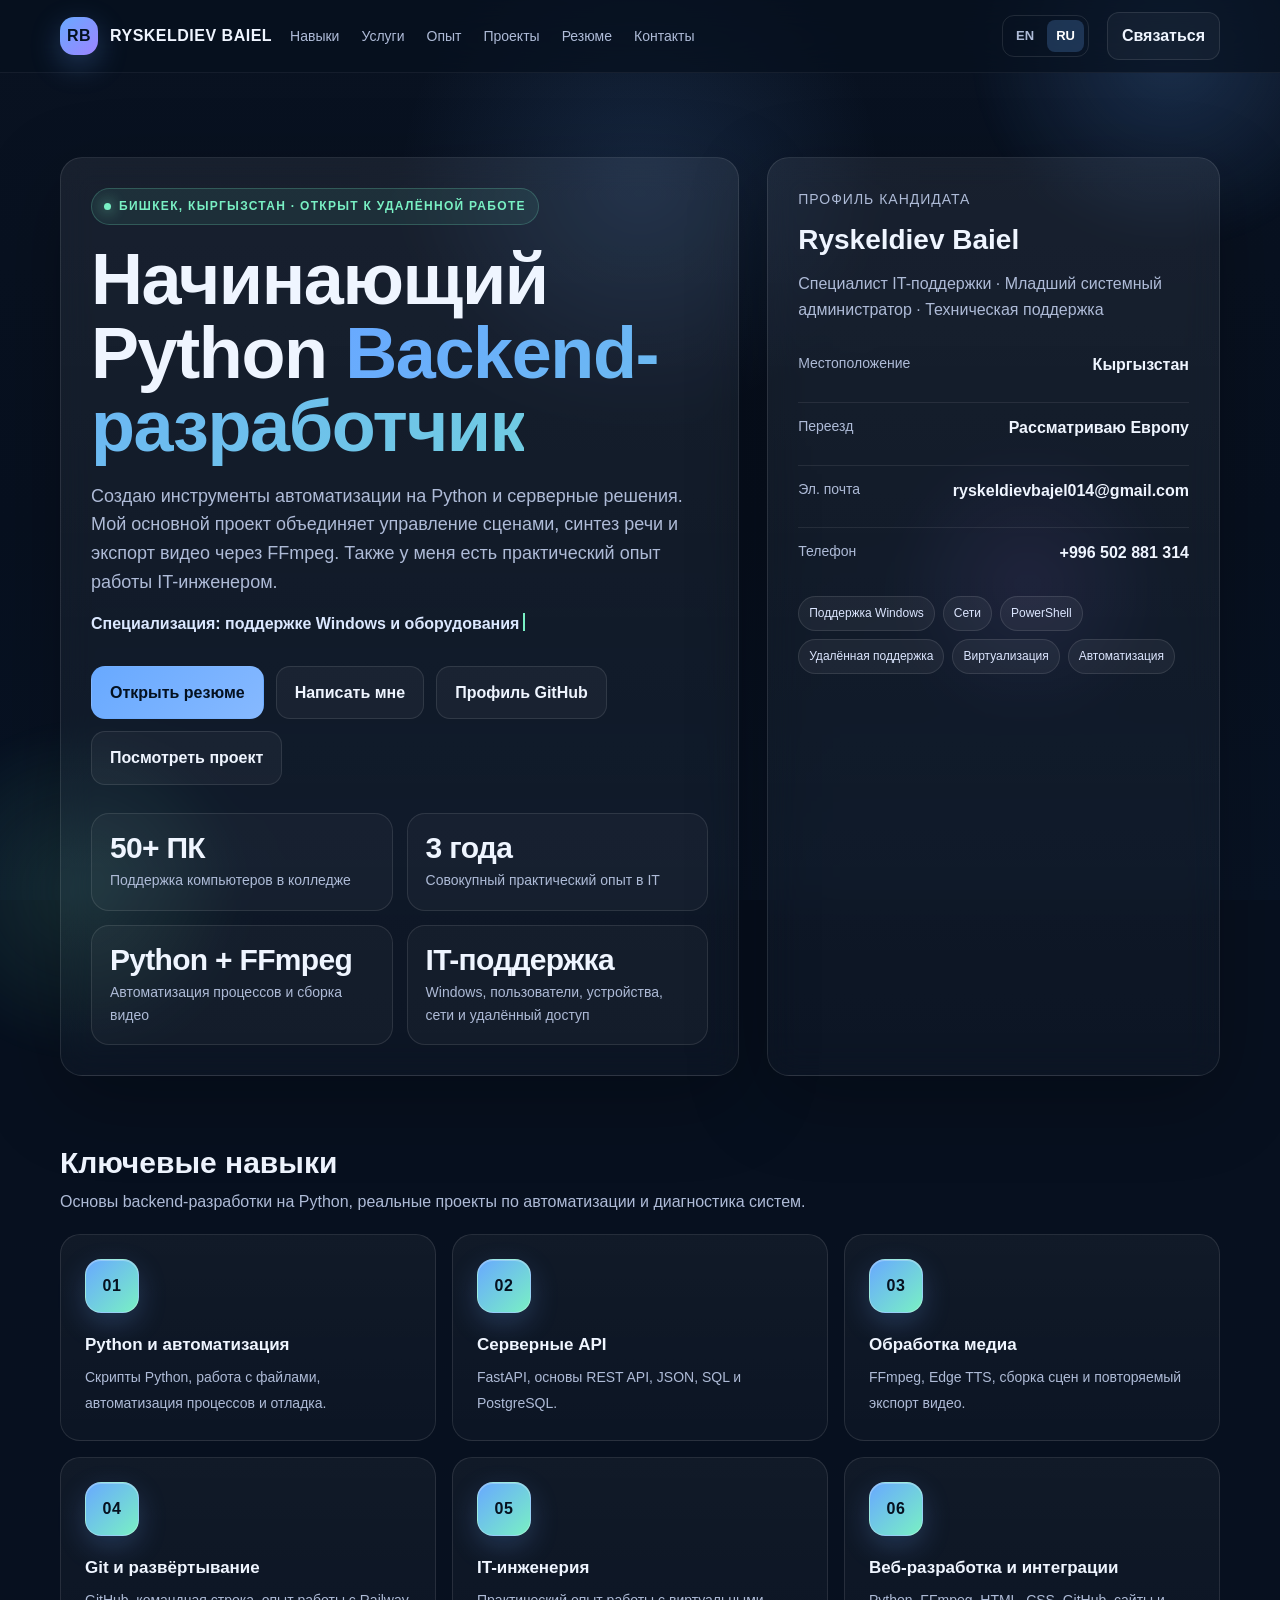
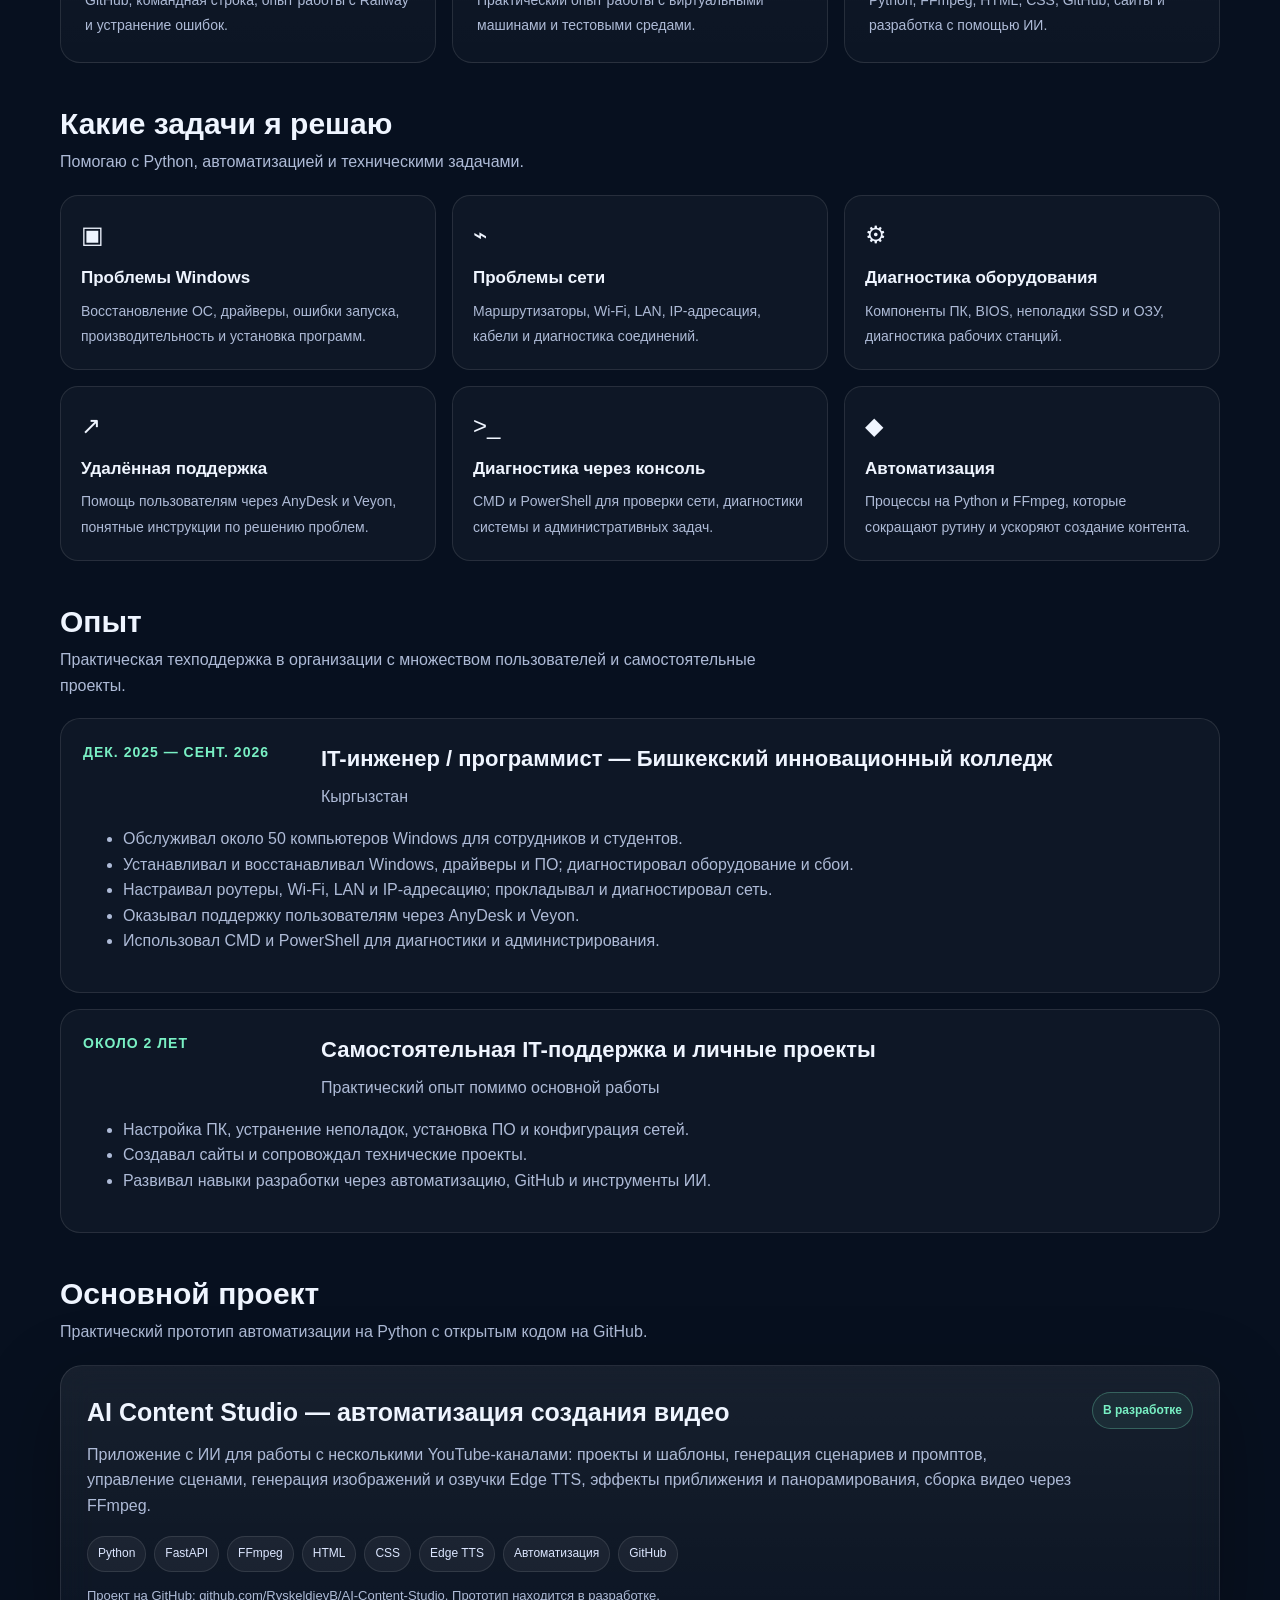
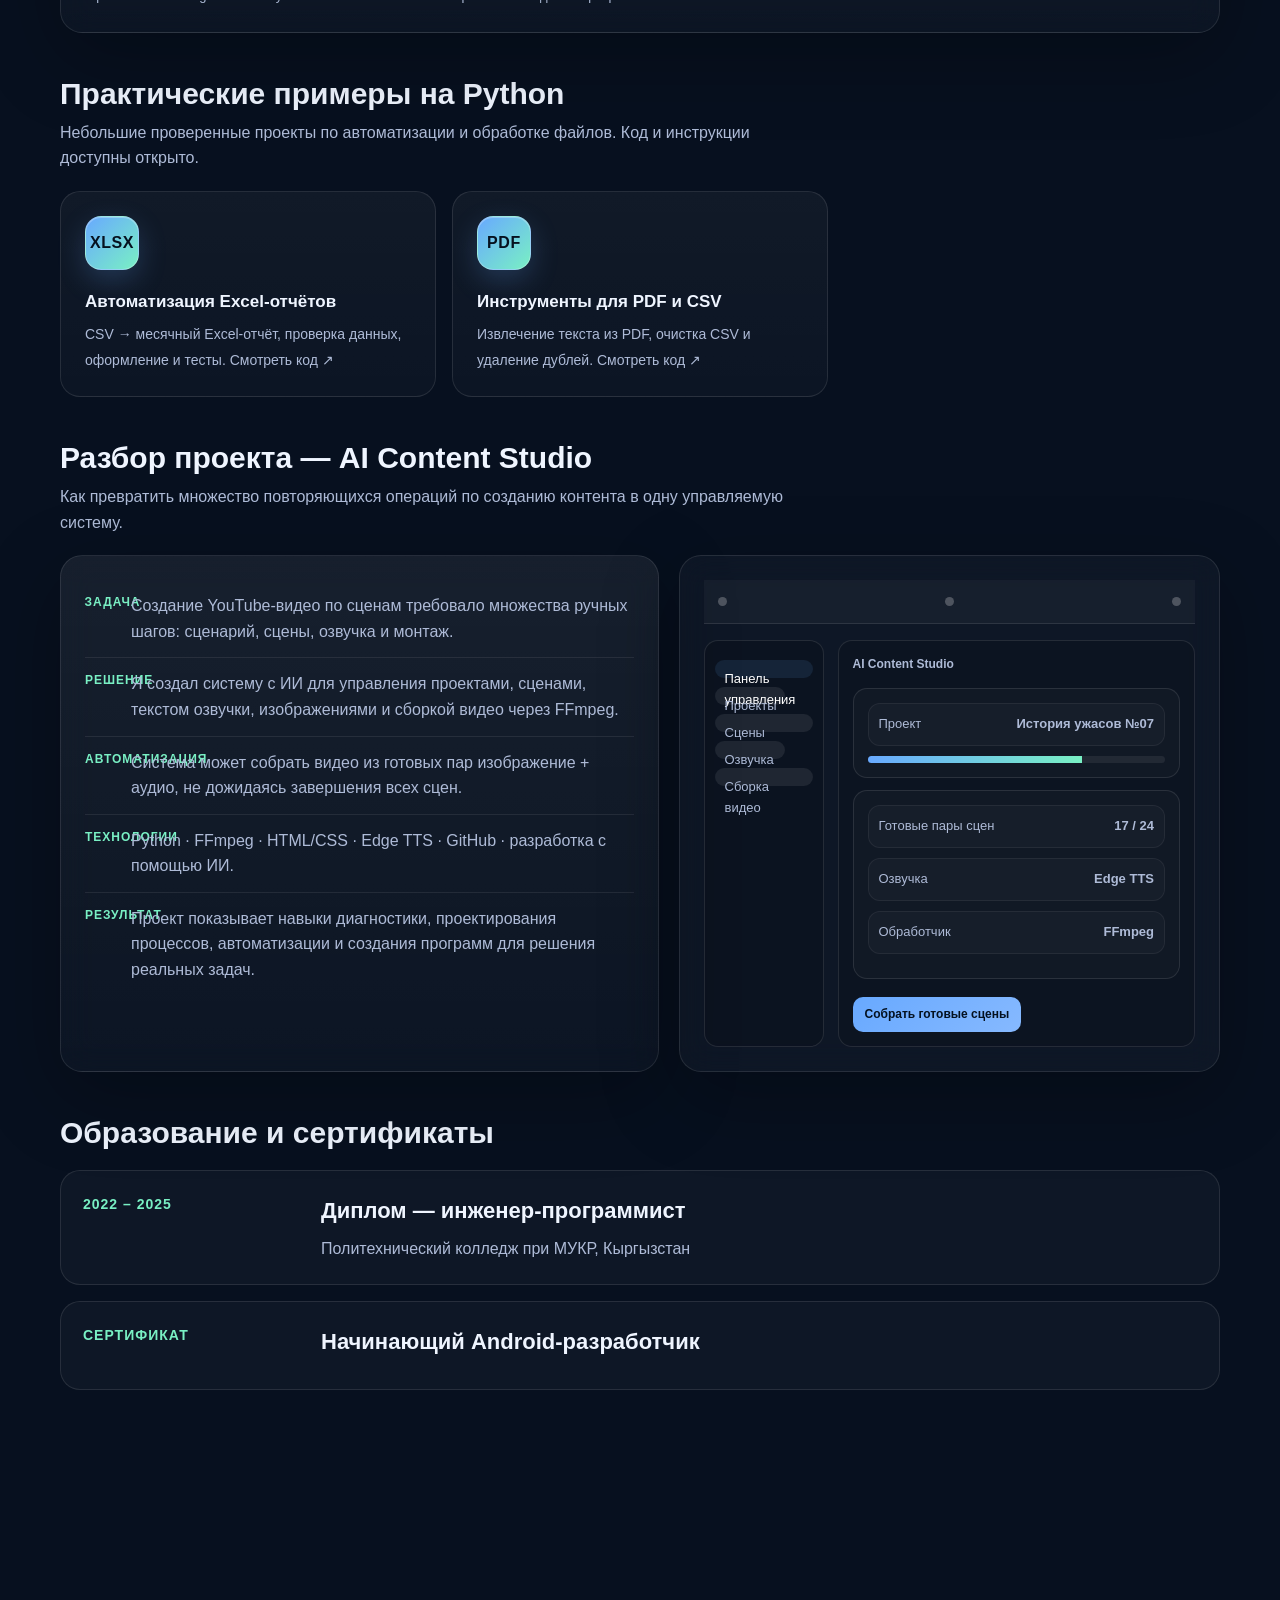
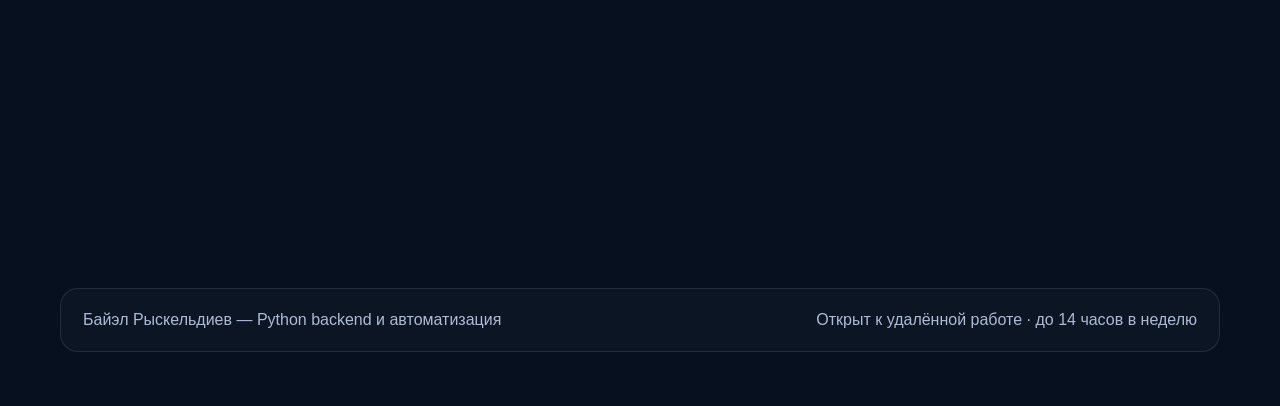
==== index-ru.html @ e5a1d728 "Add complete Russian portfolio homepage" ====
<!doctype html>
<html lang="ru">
<head>
<meta charset="utf-8" />
<meta name="viewport" content="width=device-width,initial-scale=1" />
<meta name="description" content="Байэл Рыскельдиев — Python-разработчик, автоматизация, FastAPI и IT-поддержка." />
<title>Байэл Рыскельдиев | Python и автоматизация</title>
<link rel="icon" href="favicon-v3.svg" type="image/svg+xml">
<style>
:root{--bg:#07101f;--text:#eff5ff;--muted:#aebbd7;--line:rgba(255,255,255,.10);--accent:#68a9ff;--accent2:#79f0c4;--accent3:#9d84ff;--shadow:0 24px 80px rgba(0,0,0,.28);--radius:22px;--max:1160px;--mx:50%;--my:20%}
*{box-sizing:border-box}html{scroll-behavior:smooth;scroll-padding-top:92px}body{margin:0;font-family:Inter,Segoe UI,Arial,sans-serif;color:var(--text);line-height:1.6;background:#07101f;min-height:100vh;overflow-x:hidden}a{color:inherit;text-decoration:none}.wrap{width:min(var(--max),calc(100% - 36px));margin:auto}section[id]{scroll-margin-top:92px}
body:before{content:"";position:fixed;inset:0;z-index:-5;background:radial-gradient(circle at var(--mx) var(--my),rgba(104,169,255,.14),transparent 25%),linear-gradient(180deg,#091221 0%,#07101f 58%,#081324 100%)}.bg-grid{position:fixed;inset:0;z-index:-4;pointer-events:none;opacity:.16;background-image:linear-gradient(rgba(255,255,255,.025) 1px,transparent 1px),linear-gradient(90deg,rgba(255,255,255,.025) 1px,transparent 1px);background-size:48px 48px;mask-image:linear-gradient(to bottom,black,transparent 90%)}.orb{position:fixed;border-radius:50%;filter:blur(5px);pointer-events:none;z-index:-3;opacity:.36}.orb.a{width:420px;height:420px;top:-160px;right:-100px;background:radial-gradient(circle,rgba(104,169,255,.55),transparent 68%);animation:floatA 13s ease-in-out infinite}.orb.b{width:360px;height:360px;bottom:-170px;left:-100px;background:radial-gradient(circle,rgba(121,240,196,.38),transparent 68%);animation:floatB 16s ease-in-out infinite}.orb.c{width:300px;height:300px;top:48%;right:8%;background:radial-gradient(circle,rgba(157,132,255,.26),transparent 70%);animation:floatC 18s ease-in-out infinite}@keyframes floatA{50%{transform:translate(-45px,55px) scale(1.08)}}@keyframes floatB{50%{transform:translate(50px,-35px) scale(.92)}}@keyframes floatC{50%{transform:translate(-55px,-45px)}}.cursor-glow{position:fixed;width:280px;height:280px;border-radius:50%;pointer-events:none;z-index:-2;background:radial-gradient(circle,rgba(104,169,255,.11),transparent 68%);transform:translate(-50%,-50%);opacity:0}
.surface{background:linear-gradient(180deg,rgba(255,255,255,.065),rgba(255,255,255,.025));border:1px solid var(--line);border-radius:var(--radius);box-shadow:var(--shadow);backdrop-filter:blur(16px);position:relative;overflow:hidden}.surface:after{content:"";position:absolute;inset:0;pointer-events:none;background:linear-gradient(120deg,transparent 15%,rgba(255,255,255,.045) 48%,transparent 70%);transform:translateX(-120%);transition:transform .7s ease}.surface:hover:after{transform:translateX(120%)}
nav{position:sticky;top:0;z-index:30;background:rgba(7,16,31,.70);border-bottom:1px solid rgba(255,255,255,.06);backdrop-filter:blur(18px)}.nav{min-height:72px;display:flex;align-items:center;justify-content:space-between;gap:18px}.brand{display:flex;align-items:center;gap:12px;font-weight:800;letter-spacing:.5px}.brand-mark{width:38px;height:38px;border-radius:14px;display:grid;place-items:center;background:linear-gradient(135deg,var(--accent),var(--accent3));color:#031121;font-weight:900;box-shadow:0 10px 30px rgba(104,169,255,.28);animation:pulseMark 4s ease-in-out infinite}@keyframes pulseMark{50%{box-shadow:0 10px 38px rgba(104,169,255,.48)}}.navlinks{display:flex;gap:22px;align-items:center;color:var(--muted);font-size:14px}.navlinks a{position:relative;transition:.2s}.navlinks a:after{content:"";position:absolute;left:0;right:100%;bottom:-7px;height:2px;background:linear-gradient(90deg,var(--accent),var(--accent2));transition:.25s}.navlinks a:hover,.navlinks a.active{color:#fff}.navlinks a:hover:after,.navlinks a.active:after{right:0}.nav-cta{padding:10px 14px;border-radius:12px;border:1px solid var(--line);background:rgba(255,255,255,.04);font-weight:700;transition:.25s}.nav-cta:hover{transform:translateY(-2px);border-color:rgba(104,169,255,.42)}
.hero{padding:84px 0 52px;display:grid;grid-template-columns:1.2fr .8fr;gap:28px;align-items:stretch}.hero-main,.hero-side{padding:30px}.eyebrow{display:inline-flex;gap:8px;align-items:center;padding:8px 12px;border-radius:999px;border:1px solid rgba(121,240,196,.22);background:rgba(121,240,196,.08);color:var(--accent2);font-weight:700;text-transform:uppercase;letter-spacing:1.3px;font-size:12px}.dot{width:7px;height:7px;border-radius:50%;background:var(--accent2);box-shadow:0 0 14px var(--accent2);animation:blink 1.8s infinite}@keyframes blink{50%{opacity:.35;transform:scale(.8)}}.hero h1{font-size:clamp(40px,6vw,72px);line-height:1.02;margin:18px 0;letter-spacing:-1.4px}.hero h1 span{background:linear-gradient(135deg,var(--accent),var(--accent2));-webkit-background-clip:text;background-clip:text;color:transparent;background-size:200% 200%;animation:gradientText 6s ease infinite}@keyframes gradientText{50%{background-position:100% 50%}}.lead{font-size:18px;color:var(--muted);max-width:760px;margin:0}.typing-line{margin-top:14px;color:#dbe8ff;font-weight:700;min-height:27px}.typing-line .cursor{display:inline-block;width:2px;height:1.1em;background:var(--accent2);vertical-align:-2px;margin-left:4px;animation:caret .8s steps(1) infinite}@keyframes caret{50%{opacity:0}}
.actions{display:flex;gap:12px;flex-wrap:wrap;margin-top:28px}.btn{padding:13px 18px;border-radius:14px;border:1px solid var(--line);font-weight:700;transition:.25s ease;display:inline-flex;align-items:center;gap:8px}.btn.primary{background:linear-gradient(135deg,var(--accent),#86b9ff);color:#041120;border-color:transparent}.btn.secondary{background:rgba(255,255,255,.04)}.btn:hover{transform:translateY(-3px);box-shadow:0 14px 38px rgba(0,0,0,.22)}
.mini-grid{display:grid;grid-template-columns:repeat(2,1fr);gap:14px;margin-top:28px}.mini-card,.skill,.item,.contact-card{transition:transform .24s ease,border-color .24s ease,background .24s ease,box-shadow .24s ease;transform-style:preserve-3d}.mini-card{padding:18px;border-radius:18px;border:1px solid var(--line);background:rgba(255,255,255,.03)}.mini-card:hover,.skill:hover,.contact-card:hover{border-color:rgba(104,169,255,.34);background:rgba(255,255,255,.047);box-shadow:0 18px 45px rgba(0,0,0,.2)}.mini-card strong{display:block;font-size:26px;line-height:1.1}.mini-card span{display:block;color:var(--muted);font-size:14px;margin-top:6px}.hero-side{display:flex;flex-direction:column;justify-content:space-between}.profile-title{font-size:14px;color:var(--muted);text-transform:uppercase;letter-spacing:1px}.profile-name{font-size:28px;font-weight:800;margin:8px 0}.profile-role{color:var(--muted);margin:0 0 18px}.info-list{display:grid;gap:12px;margin-top:18px}.info-row{display:flex;justify-content:space-between;gap:12px;padding:12px 0;border-top:1px solid rgba(255,255,255,.08)}.info-row:first-child{border-top:0}.info-row span{color:var(--muted);font-size:14px}.info-row strong{text-align:right}.badge-row,.tags{display:flex;flex-wrap:wrap;gap:8px;margin-top:18px}.badge,.tag{font-size:12px;padding:7px 10px;border-radius:999px;background:rgba(255,255,255,.05);border:1px solid var(--line);color:#dce6ff;transition:.22s}.badge:hover,.tag:hover{transform:translateY(-2px);border-color:rgba(121,240,196,.35);color:#fff}
section{padding:18px 0 26px}.section-head{margin-bottom:20px}.section-title{font-size:30px;line-height:1.15;margin:0}.section-sub{color:var(--muted);margin:8px 0 0;max-width:760px}.skills-grid{display:grid;grid-template-columns:repeat(3,1fr);gap:16px}.skill{padding:24px;border-radius:20px;border:1px solid var(--line);background:linear-gradient(180deg,rgba(255,255,255,.045),rgba(255,255,255,.025));position:relative;overflow:visible}.skill .icon{width:54px;height:54px;border-radius:16px;display:grid;place-items:center;background:linear-gradient(135deg,var(--accent),var(--accent2));margin-bottom:18px;font-weight:900;font-size:16px;letter-spacing:.6px;color:#06111f;border:1px solid rgba(255,255,255,.28);box-shadow:0 10px 28px rgba(104,169,255,.22),inset 0 1px 0 rgba(255,255,255,.28)}.skill:hover .icon{transform:translateY(-2px) scale(1.04);box-shadow:0 14px 34px rgba(104,169,255,.32)}.skill b{display:block;font-size:17px;margin-bottom:6px}.skill span{color:var(--muted);font-size:14px}.timeline{display:grid;gap:16px}.item{padding:22px;border-radius:20px;border:1px solid var(--line);background:rgba(255,255,255,.03)}.item:hover{transform:translateX(5px);border-color:rgba(121,240,196,.25)}.item-top{display:grid;grid-template-columns:220px 1fr;gap:18px}.when{font-weight:800;color:var(--accent2);font-size:14px;text-transform:uppercase;letter-spacing:1px}.item h3{margin:0 0 8px;font-size:22px}.item p,.project p{margin:0;color:var(--muted)}.item ul{color:var(--muted)}.project{padding:26px;display:grid;grid-template-columns:1fr auto;gap:18px}.project h3{margin:0 0 10px;font-size:25px}.status{font-size:12px;font-weight:700;color:var(--accent2);white-space:nowrap;border:1px solid rgba(121,240,196,.28);padding:8px 10px;border-radius:999px;background:rgba(121,240,196,.07);height:max-content}.note{margin-top:14px!important;font-size:13px}.contact-grid{display:grid;grid-template-columns:repeat(2,1fr);gap:16px}.contact-card{padding:18px;border-radius:18px;border:1px solid var(--line);background:rgba(255,255,255,.03)}.contact-card small{display:block;color:var(--muted)}.contact-card strong{display:block;margin-top:5px;overflow-wrap:anywhere}footer{padding:38px 0 54px;color:var(--muted)}.footer-box{padding:18px 22px;border-radius:18px;border:1px solid var(--line);background:rgba(255,255,255,.025);display:flex;justify-content:space-between;gap:12px;flex-wrap:wrap}
.reveal{opacity:0;transform:translateY(30px);transition:opacity .75s,transform .75s}.reveal.in{opacity:1;transform:none}.stagger>*{opacity:0;transform:translateY(18px)}.stagger.in>*{animation:staggerIn .55s ease forwards}.stagger.in>*:nth-child(2){animation-delay:.07s}.stagger.in>*:nth-child(3){animation-delay:.14s}.stagger.in>*:nth-child(4){animation-delay:.21s}.stagger.in>*:nth-child(5){animation-delay:.28s}.stagger.in>*:nth-child(6){animation-delay:.35s}@keyframes staggerIn{to{opacity:1;transform:none}}.scroll-line{position:fixed;top:0;left:0;height:2px;background:linear-gradient(90deg,var(--accent),var(--accent2),var(--accent3));z-index:50;width:0}
@media(max-width:980px){.hero{grid-template-columns:1fr}.skills-grid{grid-template-columns:repeat(2,1fr)}.item-top{grid-template-columns:1fr}}@media(max-width:720px){.navlinks{display:none}.mini-grid,.contact-grid,.skills-grid{grid-template-columns:1fr}.project{grid-template-columns:1fr}.hero-main,.hero-side{padding:22px}.hero h1{font-size:42px}.brand-text{display:none}.cursor-glow{display:none}}@media(prefers-reduced-motion:reduce){html{scroll-behavior:auto}*,*:before,*:after{animation:none!important;transition:none!important}.reveal,.stagger>*{opacity:1!important;transform:none!important}}

/* what-i-solve-marker */
.solve-grid{display:grid;grid-template-columns:repeat(3,1fr);gap:16px}.solve-card{padding:20px;border:1px solid var(--line);border-radius:18px;background:rgba(255,255,255,.03);transition:.25s}.solve-card:hover{transform:translateY(-4px);border-color:rgba(104,169,255,.35);box-shadow:0 18px 45px rgba(0,0,0,.18)}.solve-card b{display:block;margin:10px 0 6px;font-size:17px}.solve-card span{color:var(--muted);font-size:14px}.solve-icon{font-size:24px}.case-grid{display:grid;grid-template-columns:1.05fr .95fr;gap:20px;align-items:stretch}.case-card{padding:24px}.case-step{display:grid;grid-template-columns:90px 1fr;gap:14px;padding:13px 0;border-top:1px solid rgba(255,255,255,.08)}.case-step:first-child{border-top:0}.case-label{font-size:12px;text-transform:uppercase;letter-spacing:1px;color:var(--accent2);font-weight:800}.case-step p{margin:0;color:var(--muted)}.mock-app{padding:0;overflow:hidden}.mock-top{height:44px;display:flex;align-items:center;gap:8px;padding:0 14px;border-bottom:1px solid var(--line);background:rgba(255,255,255,.03)}.mock-dot{width:9px;height:9px;border-radius:50%;background:rgba(255,255,255,.24)}.mock-body{display:grid;grid-template-columns:150px 1fr;min-height:300px}.mock-side{border-right:1px solid var(--line);padding:14px;background:rgba(255,255,255,.02)}.mock-side div{padding:9px 10px;border-radius:9px;color:var(--muted);font-size:13px}.mock-side div.active{background:rgba(104,169,255,.11);color:#fff}.mock-main{padding:18px}.mock-title{font-weight:800;margin-bottom:14px}.mock-panel{border:1px solid var(--line);border-radius:14px;padding:14px;margin-bottom:12px;background:rgba(255,255,255,.025)}.mock-row{display:flex;justify-content:space-between;gap:12px;font-size:13px;color:var(--muted)}.mock-bar{height:7px;border-radius:99px;background:rgba(255,255,255,.07);margin-top:9px;overflow:hidden}.mock-bar span{display:block;height:100%;width:72%;background:linear-gradient(90deg,var(--accent),var(--accent2))}.mock-btn{display:inline-block;margin-top:6px;padding:8px 12px;border-radius:10px;background:linear-gradient(135deg,var(--accent),#86b9ff);color:#041120;font-weight:800;font-size:12px}@media(max-width:980px){.solve-grid{grid-template-columns:repeat(2,1fr)}.case-grid{grid-template-columns:1fr}}@media(max-width:720px){.solve-grid{grid-template-columns:1fr}.mock-body{grid-template-columns:1fr}.mock-side{display:none}.case-step{grid-template-columns:1fr}}

/* mobile-compact-v3 */
.mini-card strong,
.mini-card strong .counter{
  font-size:30px!important;
  line-height:1.05!important;
  font-weight:900!important;
  letter-spacing:-.7px!important;
}
.mini-card strong .counter{display:inline!important;color:inherit!important}

@media(max-width:720px){
  section{padding:12px 0 18px}
  .hero{padding:44px 0 24px}
  .hero-main,.hero-side{padding:18px}
  .hero h1{font-size:36px}
  .lead{font-size:16px}
  .actions{margin-top:20px}
  .btn{padding:11px 14px}

  .mini-grid{grid-template-columns:repeat(2,minmax(0,1fr))!important;gap:10px;margin-top:18px}
  .mini-card{padding:14px;min-height:105px}
  .mini-card strong,.mini-card strong .counter{font-size:24px!important;white-space:nowrap}
  .mini-card span{font-size:12px;line-height:1.35}

  .section-head{margin-bottom:14px}
  .section-title{font-size:26px}
  .section-sub{font-size:14px}

  .skills-grid,.solve-grid{
    display:flex!important;
    overflow-x:auto;
    gap:12px;
    padding:2px 2px 12px;
    scroll-snap-type:x mandatory;
    -webkit-overflow-scrolling:touch;
    scrollbar-width:none;
  }
  .skills-grid::-webkit-scrollbar,.solve-grid::-webkit-scrollbar{display:none}
  .skills-grid>*,.solve-grid>*{flex:0 0 82%;scroll-snap-align:start}
  .skill,.solve-card{padding:18px!important;min-height:190px}
  .skill .icon{width:48px;height:48px;margin-bottom:14px}
  #skills .section-sub:after,#solutions .section-sub:after{content:'  •  Листайте карточки →';color:var(--accent2);font-weight:700}

  #experience .item{padding:18px;cursor:pointer;position:relative}
  .item-top{gap:6px}
  .item h3{font-size:19px}
  #experience .item ul{max-height:0;overflow:hidden;opacity:0;margin:0;padding-left:18px;transition:max-height .35s ease,opacity .25s ease,margin .25s ease}
  #experience .item.mobile-open ul{max-height:520px;opacity:1;margin:12px 0 0}
  #experience .item:after{content:'Подробнее +';display:block;margin-top:10px;color:var(--accent2);font-size:12px;font-weight:800}
  #experience .item.mobile-open:after{content:'Скрыть −'}

  #case-study .case-card{max-height:185px;overflow:hidden;cursor:pointer;position:relative;transition:max-height .4s ease}
  #case-study .case-card.mobile-open{max-height:900px}
  #case-study .case-card:after{content:'Нажмите, чтобы раскрыть +';position:absolute;left:20px;right:20px;bottom:12px;padding-top:28px;background:linear-gradient(transparent,#0b162a 48%);color:var(--accent2);font-size:12px;font-weight:800}
  #case-study .case-card.mobile-open:after{content:'Нажмите, чтобы свернуть −';position:static;display:block;background:none;padding-top:10px}
  .case-grid{gap:12px}
  .mock-body{min-height:220px}

  .contact-grid{grid-template-columns:repeat(2,minmax(0,1fr))!important;gap:10px}
  .contact-card{padding:14px}
  .contact-card strong{font-size:13px}
  .footer-box{font-size:12px}
}

 .lang-switch{display:flex;gap:4px;align-items:center;border:1px solid var(--line);border-radius:12px;padding:4px;margin-left:auto}.lang-switch a{font-size:13px;font-weight:800;color:var(--muted);padding:6px 9px;border-radius:8px}.lang-switch a.active{background:rgba(104,169,255,.22);color:#fff}@media(max-width:720px){.nav{gap:8px}.nav-cta{padding:8px 10px;font-size:12px}}</style>
</head>
<body>
<div class="scroll-line" id="scrollLine"></div><div class="bg-grid"></div><div class="orb a"></div><div class="orb b"></div><div class="orb c"></div><div class="cursor-glow" id="cursorGlow"></div>
<nav><div class="wrap nav"><a class="brand" href="#top"><span class="brand-mark">RB</span><span class="brand-text">RYSKELDIEV BAIEL</span></a><div class="navlinks"><a href="#skills">Навыки</a><a href="#solutions">Услуги</a><a href="#experience">Опыт</a><a href="#projects">Проекты</a><a href="resume-ru.html">Резюме</a><a href="#contact">Контакты</a></div><div class="lang-switch" aria-label="Язык"><a href="index.html">EN</a><a class="active" href="index-ru.html" aria-current="page">RU</a></div><a class="nav-cta" href="mailto:ryskeldievbajel014@gmail.com">Связаться</a></div></nav>
<main id="top" class="wrap">
<header class="hero reveal"><section class="surface hero-main tilt"><div class="eyebrow"><span class="dot"></span>Бишкек, Кыргызстан · Открыт к удалённой работе</div><h1>Начинающий Python <span>Backend-разработчик</span></h1><p class="lead">Создаю инструменты автоматизации на Python и серверные решения. Мой основной проект объединяет управление сценами, синтез речи и экспорт видео через FFmpeg. Также у меня есть практический опыт работы IT-инженером.</p><div class="typing-line">Специализация: <span id="typing"></span><span class="cursor"></span></div><div class="actions"><a class="btn primary" href="resume-ru.html">Открыть резюме</a><a class="btn secondary" href="mailto:ryskeldievbajel014@gmail.com">Написать мне</a><a class="btn secondary" href="https://github.com/RyskeldievB" target="_blank">Профиль GitHub</a><a class="btn secondary" href="#projects">Посмотреть проект</a></div><div class="mini-grid stagger"><div class="mini-card"><strong><span class="counter" data-target="50">0</span>+ ПК</strong><span>Поддержка компьютеров в колледже</span></div><div class="mini-card"><strong><span class="counter" data-target="3">0</span> года</strong><span>Совокупный практический опыт в IT</span></div><div class="mini-card"><strong>Python + FFmpeg</strong><span>Автоматизация процессов и сборка видео</span></div><div class="mini-card"><strong>IT-поддержка</strong><span>Windows, пользователи, устройства, сети и удалённый доступ</span></div></div></section><aside class="surface hero-side tilt"><div><div class="profile-title">Профиль кандидата</div><div class="profile-name">Ryskeldiev Baiel</div><p class="profile-role">Специалист IT-поддержки · Младший системный администратор · Техническая поддержка</p><div class="info-list"><div class="info-row"><span>Местоположение</span><strong>Кыргызстан</strong></div><div class="info-row"><span>Переезд</span><strong>Рассматриваю Европу</strong></div><div class="info-row"><span>Эл. почта</span><strong>ryskeldievbajel014@gmail.com</strong></div><div class="info-row"><span>Телефон</span><strong>+996 502 881 314</strong></div></div><div class="badge-row"><span class="badge">Поддержка Windows</span><span class="badge">Сети</span><span class="badge">PowerShell</span><span class="badge">Удалённая поддержка</span><span class="badge">Виртуализация</span><span class="badge">Автоматизация</span></div></div></aside></header>
<section id="skills" class="reveal"><div class="section-head"><h2 class="section-title">Ключевые навыки</h2><p class="section-sub">Основы backend-разработки на Python, реальные проекты по автоматизации и диагностика систем.</p></div><div class="skills-grid stagger"><div class="skill tilt"><div class="icon">01</div><b>Python и автоматизация</b><span>Скрипты Python, работа с файлами, автоматизация процессов и отладка.</span></div><div class="skill tilt"><div class="icon">02</div><b>Серверные API</b><span>FastAPI, основы REST API, JSON, SQL и PostgreSQL.</span></div><div class="skill tilt"><div class="icon">03</div><b>Обработка медиа</b><span>FFmpeg, Edge TTS, сборка сцен и повторяемый экспорт видео.</span></div><div class="skill tilt"><div class="icon">04</div><b>Git и развёртывание</b><span>GitHub, командная строка, опыт работы с Railway и устранение ошибок.</span></div><div class="skill tilt"><div class="icon">05</div><b>IT-инженерия</b><span>Практический опыт работы с виртуальными машинами и тестовыми средами.</span></div><div class="skill tilt"><div class="icon">06</div><b>Веб-разработка и интеграции</b><span>Python, FFmpeg, HTML, CSS, GitHub, сайты и разработка с помощью ИИ.</span></div></div></section>

<section id="solutions" class="reveal"><div class="section-head"><div><h2 class="section-title">Какие задачи я решаю</h2><p class="section-sub">Помогаю с Python, автоматизацией и техническими задачами.</p></div></div><div class="solve-grid stagger"><div class="solve-card"><div class="solve-icon">▣</div><b>Проблемы Windows</b><span>Восстановление ОС, драйверы, ошибки запуска, производительность и установка программ.</span></div><div class="solve-card"><div class="solve-icon">⌁</div><b>Проблемы сети</b><span>Маршрутизаторы, Wi-Fi, LAN, IP-адресация, кабели и диагностика соединений.</span></div><div class="solve-card"><div class="solve-icon">⚙</div><b>Диагностика оборудования</b><span>Компоненты ПК, BIOS, неполадки SSD и ОЗУ, диагностика рабочих станций.</span></div><div class="solve-card"><div class="solve-icon">↗</div><b>Удалённая поддержка</b><span>Помощь пользователям через AnyDesk и Veyon, понятные инструкции по решению проблем.</span></div><div class="solve-card"><div class="solve-icon">&gt;_</div><b>Диагностика через консоль</b><span>CMD и PowerShell для проверки сети, диагностики системы и административных задач.</span></div><div class="solve-card"><div class="solve-icon">◆</div><b>Автоматизация</b><span>Процессы на Python и FFmpeg, которые сокращают рутину и ускоряют создание контента.</span></div></div></section>
<section id="experience" class="reveal"><div class="section-head"><h2 class="section-title">Опыт</h2><p class="section-sub">Практическая техподдержка в организации с множеством пользователей и самостоятельные проекты.</p></div><div class="timeline"><article class="item"><div class="item-top"><div class="when">Дек. 2025 — сент. 2026</div><div><h3>IT-инженер / программист — Бишкекский инновационный колледж</h3><p>Кыргызстан</p></div></div><ul><li>Обслуживал около 50 компьютеров Windows для сотрудников и студентов.</li><li>Устанавливал и восстанавливал Windows, драйверы и ПО; диагностировал оборудование и сбои.</li><li>Настраивал роутеры, Wi-Fi, LAN и IP-адресацию; прокладывал и диагностировал сеть.</li><li>Оказывал поддержку пользователям через AnyDesk и Veyon.</li><li>Использовал CMD и PowerShell для диагностики и администрирования.</li></ul></article><article class="item"><div class="item-top"><div class="when">Около 2 лет</div><div><h3>Самостоятельная IT-поддержка и личные проекты</h3><p>Практический опыт помимо основной работы</p></div></div><ul><li>Настройка ПК, устранение неполадок, установка ПО и конфигурация сетей.</li><li>Создавал сайты и сопровождал технические проекты.</li><li>Развивал навыки разработки через автоматизацию, GitHub и инструменты ИИ.</li></ul></article></div></section>
<section id="projects" class="reveal"><div class="section-head"><h2 class="section-title">Основной проект</h2><p class="section-sub">Практический прототип автоматизации на Python с открытым кодом на GitHub.</p></div><div class="surface project tilt"><div><h3>AI Content Studio — автоматизация создания видео</h3><p>Приложение с ИИ для работы с несколькими YouTube-каналами: проекты и шаблоны, генерация сценариев и промптов, управление сценами, генерация изображений и озвучки Edge TTS, эффекты приближения и панорамирования, сборка видео через FFmpeg.</p><div class="tags"><span class="tag">Python</span><span class="tag">FastAPI</span><span class="tag">FFmpeg</span><span class="tag">HTML</span><span class="tag">CSS</span><span class="tag">Edge TTS</span><span class="tag">Автоматизация</span><span class="tag">GitHub</span></div><p class="note">Проект на GitHub: github.com/RyskeldievB/AI-Content-Studio. Прототип находится в разработке.</p></div><div class="status">В разработке</div></div></section>
<section class="reveal"><div class="section-head"><h2 class="section-title">Практические примеры на Python</h2><p class="section-sub">Небольшие проверенные проекты по автоматизации и обработке файлов. Код и инструкции доступны открыто.</p></div><div class="skills-grid"><a class="skill" href="https://github.com/RyskeldievB/Portfolio/tree/main/demos/excel-report-automation" target="_blank" rel="noopener"><div class="icon">XLSX</div><b>Автоматизация Excel-отчётов</b><span>CSV → месячный Excel-отчёт, проверка данных, оформление и тесты. Смотреть код ↗</span></a><a class="skill" href="https://github.com/RyskeldievB/Portfolio/tree/main/demos/pdf-csv-toolkit" target="_blank" rel="noopener"><div class="icon">PDF</div><b>Инструменты для PDF и CSV</b><span>Извлечение текста из PDF, очистка CSV и удаление дублей. Смотреть код ↗</span></a></div></section>
<section id="case-study" class="reveal"><div class="section-head"><div><h2 class="section-title">Разбор проекта — AI Content Studio</h2><p class="section-sub">Как превратить множество повторяющихся операций по созданию контента в одну управляемую систему.</p></div></div><div class="case-grid"><div class="surface case-card"><div class="case-step"><div class="case-label">Задача</div><p>Создание YouTube-видео по сценам требовало множества ручных шагов: сценарий, сцены, озвучка и монтаж.</p></div><div class="case-step"><div class="case-label">Решение</div><p>Я создал систему с ИИ для управления проектами, сценами, текстом озвучки, изображениями и сборкой видео через FFmpeg.</p></div><div class="case-step"><div class="case-label">Автоматизация</div><p>Система может собрать видео из готовых пар изображение + аудио, не дожидаясь завершения всех сцен.</p></div><div class="case-step"><div class="case-label">Технологии</div><p>Python · FFmpeg · HTML/CSS · Edge TTS · GitHub · разработка с помощью ИИ.</p></div><div class="case-step"><div class="case-label">Результат</div><p>Проект показывает навыки диагностики, проектирования процессов, автоматизации и создания программ для решения реальных задач.</p></div></div><div class="surface mock-app tilt"><div class="mock-top"><span class="mock-dot"></span><span class="mock-dot"></span><span class="mock-dot"></span></div><div class="mock-body"><div class="mock-side"><div class="active">Панель управления</div><div>Проекты</div><div>Сцены</div><div>Озвучка</div><div>Сборка видео</div></div><div class="mock-main"><div class="mock-title">AI Content Studio</div><div class="mock-panel"><div class="mock-row"><span>Проект</span><strong>История ужасов №07</strong></div><div class="mock-bar"><span></span></div></div><div class="mock-panel"><div class="mock-row"><span>Готовые пары сцен</span><strong>17 / 24</strong></div><div class="mock-row"><span>Озвучка</span><strong>Edge TTS</strong></div><div class="mock-row"><span>Обработчик</span><strong>FFmpeg</strong></div></div><span class="mock-btn">Собрать готовые сцены</span></div></div></div></div></section>

<section class="reveal"><div class="section-head"><h2 class="section-title">Образование и сертификаты</h2></div><div class="timeline"><article class="item"><div class="item-top"><div class="when">2022 – 2025</div><div><h3>Диплом — инженер-программист</h3><p>Политехнический колледж при МУКР, Кыргызстан</p></div></div></article><article class="item"><div class="item-top"><div class="when">Сертификат</div><div><h3>Начинающий Android-разработчик</h3></div></div></article></div></section>
<section id="contact" class="reveal"><div class="section-head"><h2 class="section-title">Контакты</h2><p class="section-sub">Открыт к задачам по Python backend, API-интеграциям и автоматизации — до 14 часов в неделю.</p></div><div class="contact-grid stagger"><a class="contact-card tilt" href="mailto:ryskeldievbajel014@gmail.com"><small>Эл. почта</small><strong>ryskeldievbajel014@gmail.com</strong></a><a class="contact-card tilt" href="tel:+996502881314"><small>Телефон</small><strong>+996 502 881 314</strong></a><a class="contact-card tilt" href="https://github.com/RyskeldievB" target="_blank"><small>GitHub</small><strong>github.com/RyskeldievB</strong></a><div class="contact-card tilt"><small>Местоположение</small><strong>Бишкек, Кыргызстан · UTC+6</strong></div><div class="contact-card tilt"><small>Языки</small><strong>Русский — свободно · Английский — базовый, изучаю</strong></div><div class="contact-card tilt"><small>Желаемые роли</small><strong>Начинающий Python-разработчик · Автоматизация · Backend API</strong></div></div></section>
</main><footer><div class="wrap"><div class="footer-box"><div>Байэл Рыскельдиев — Python backend и автоматизация</div><div>Открыт к удалённой работе · до 14 часов в неделю</div></div></div></footer>
<script>
const reduced=matchMedia('(prefers-reduced-motion: reduce)').matches;
const glow=document.getElementById('cursorGlow');if(!reduced&&innerWidth>720){addEventListener('mousemove',e=>{glow.style.left=e.clientX+'px';glow.style.top=e.clientY+'px';glow.style.opacity='1';document.documentElement.style.setProperty('--mx',e.clientX+'px');document.documentElement.style.setProperty('--my',e.clientY+'px')})}
const io=new IntersectionObserver(es=>es.forEach(e=>{if(e.isIntersecting){e.target.classList.add('in');io.unobserve(e.target)}}),{threshold:.08});document.querySelectorAll('.reveal,.stagger').forEach(el=>io.observe(el));
const counters=document.querySelectorAll('.counter');let counted=false;const countIO=new IntersectionObserver(es=>{if(es.some(e=>e.isIntersecting)&&!counted){counted=true;counters.forEach(el=>{const target=+el.dataset.target,start=performance.now();function step(t){const p=Math.min((t-start)/900,1);el.textContent=Math.round(target*(1-Math.pow(1-p,3)));if(p<1)requestAnimationFrame(step)}requestAnimationFrame(step)})}});if(counters[0])countIO.observe(counters[0]);
const words=['поддержке Windows и оборудования','диагностике сетей','PowerShell','автоматизации на Python','удалённых IT-задачах'];let wi=0,ci=0,del=false;const ty=document.getElementById('typing');function type(){if(reduced){ty.textContent=words[0];return}const w=words[wi];ty.textContent=w.slice(0,ci);if(!del&&ci<w.length){ci++;setTimeout(type,55)}else if(!del){del=true;setTimeout(type,1300)}else if(ci>0){ci--;setTimeout(type,28)}else{del=false;wi=(wi+1)%words.length;setTimeout(type,300)}}type();
if(!reduced&&innerWidth>900){document.querySelectorAll('.tilt').forEach(card=>{card.addEventListener('mousemove',e=>{const r=card.getBoundingClientRect(),x=(e.clientX-r.left)/r.width-.5,y=(e.clientY-r.top)/r.height-.5;card.style.transform=`perspective(900px) rotateX(${-y*2.5}deg) rotateY(${x*3.5}deg) translateY(-2px)`});card.addEventListener('mouseleave',()=>card.style.transform='')})}
const line=document.getElementById('scrollLine');const sections=[...document.querySelectorAll('main section[id]')];const links=[...document.querySelectorAll('.navlinks a[href^="#"]')];
function setActive(id){links.forEach(a=>a.classList.toggle('active',a.getAttribute('href')==='#'+id))}
function onScroll(){const doc=document.documentElement,max=doc.scrollHeight-innerHeight;line.style.width=(max?scrollY/max*100:0)+'%';const nearBottom=innerHeight+scrollY>=doc.scrollHeight-24;if(nearBottom){setActive('contact');return}let cur='';const marker=scrollY+110;for(const s of sections){if(marker>=s.offsetTop)cur=s.id}setActive(cur)}
addEventListener('scroll',onScroll,{passive:true});addEventListener('resize',onScroll);onScroll();
document.querySelectorAll('.navlinks a[href^="#"]').forEach(a=>a.addEventListener('click',e=>{const target=document.querySelector(a.getAttribute('href'));if(!target)return;e.preventDefault();target.scrollIntoView({behavior:reduced?'auto':'smooth',block:'start'});history.replaceState(null,'',a.getAttribute('href'));setTimeout(onScroll,350)}));
</script><script src="portfolio-enhancements.js"></script>

<script id="mobileCompactV3">
(function(){
  function setup(){
    if(!window.matchMedia('(max-width:720px)').matches) return;
    document.querySelectorAll('#experience .item').forEach(function(el){
      if(el.dataset.mobileBound) return;
      el.dataset.mobileBound='1';
      el.addEventListener('click',function(){el.classList.toggle('mobile-open')});
    });
    var c=document.querySelector('#case-study .case-card');
    if(c && !c.dataset.mobileBound){
      c.dataset.mobileBound='1';
      c.addEventListener('click',function(){c.classList.toggle('mobile-open')});
    }
  }
  if(document.readyState==='loading') document.addEventListener('DOMContentLoaded',setup); else setup();
})();
</script>

</body></html>
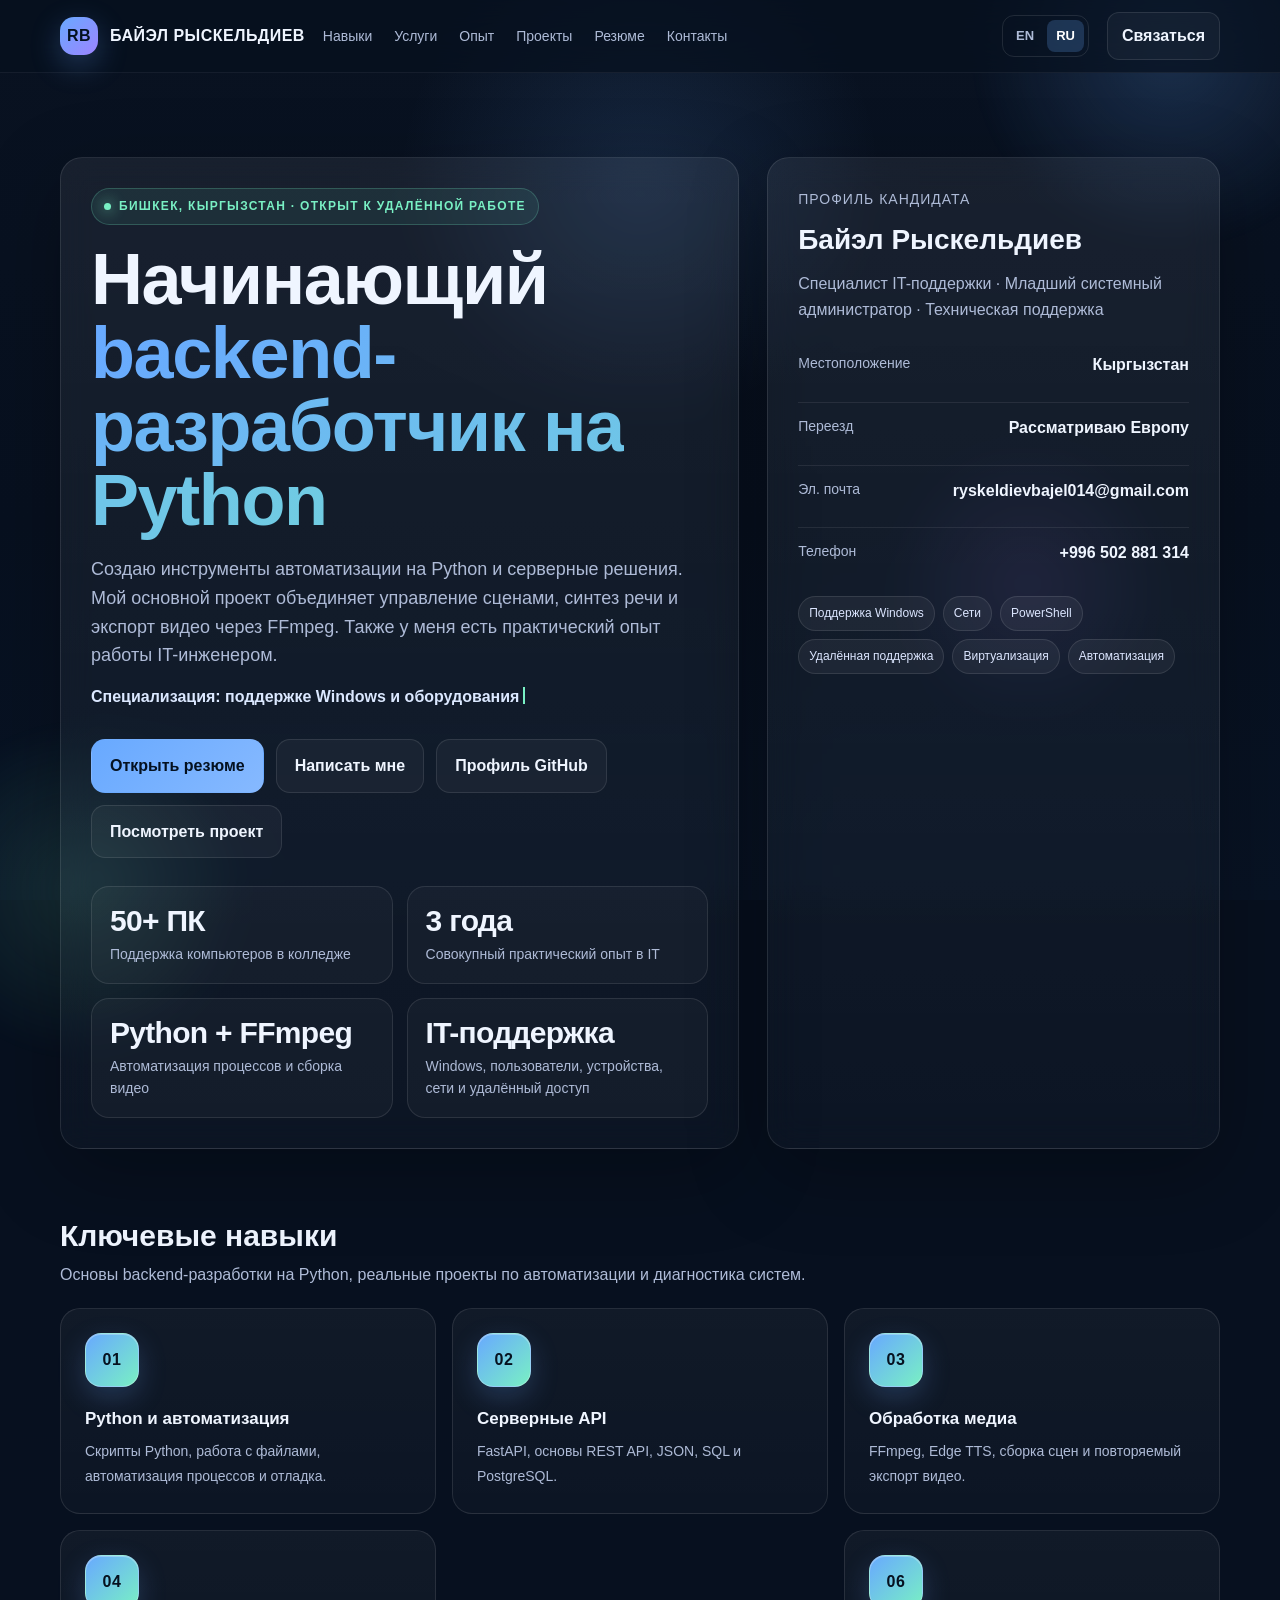
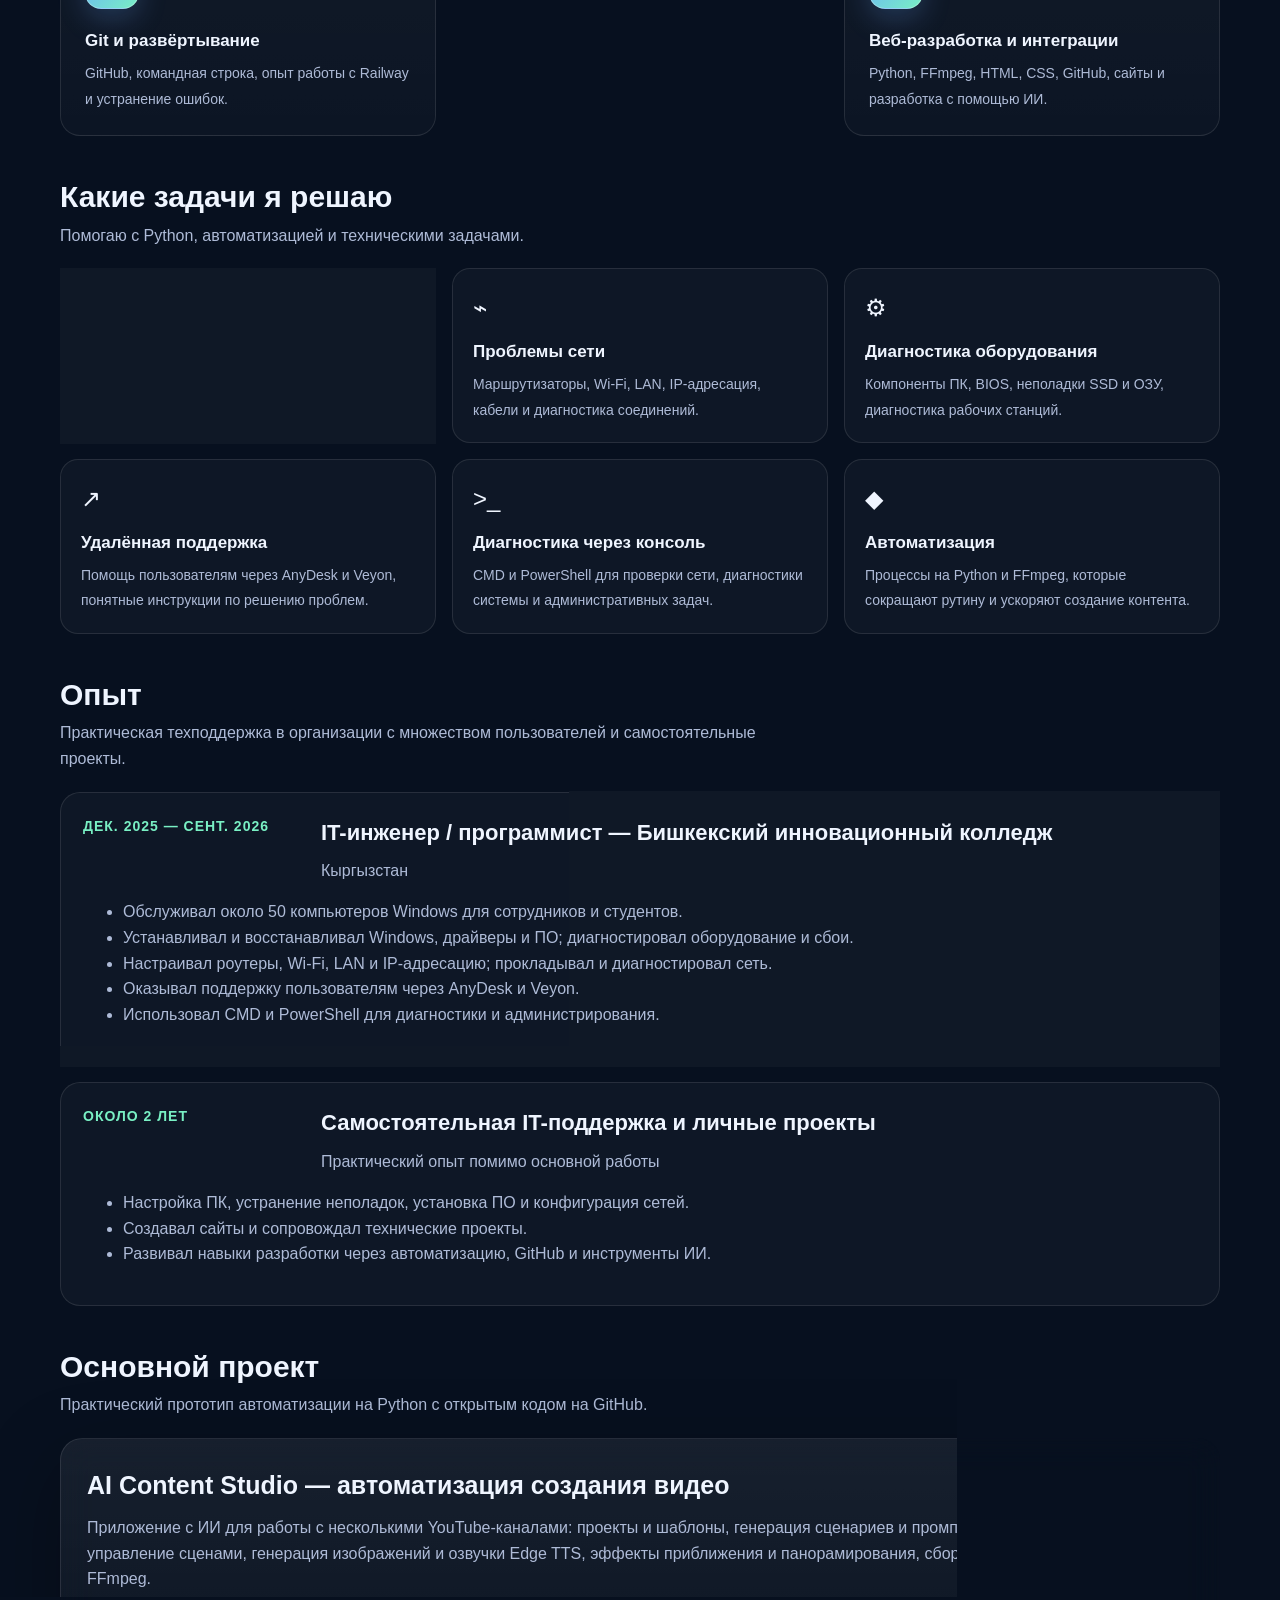
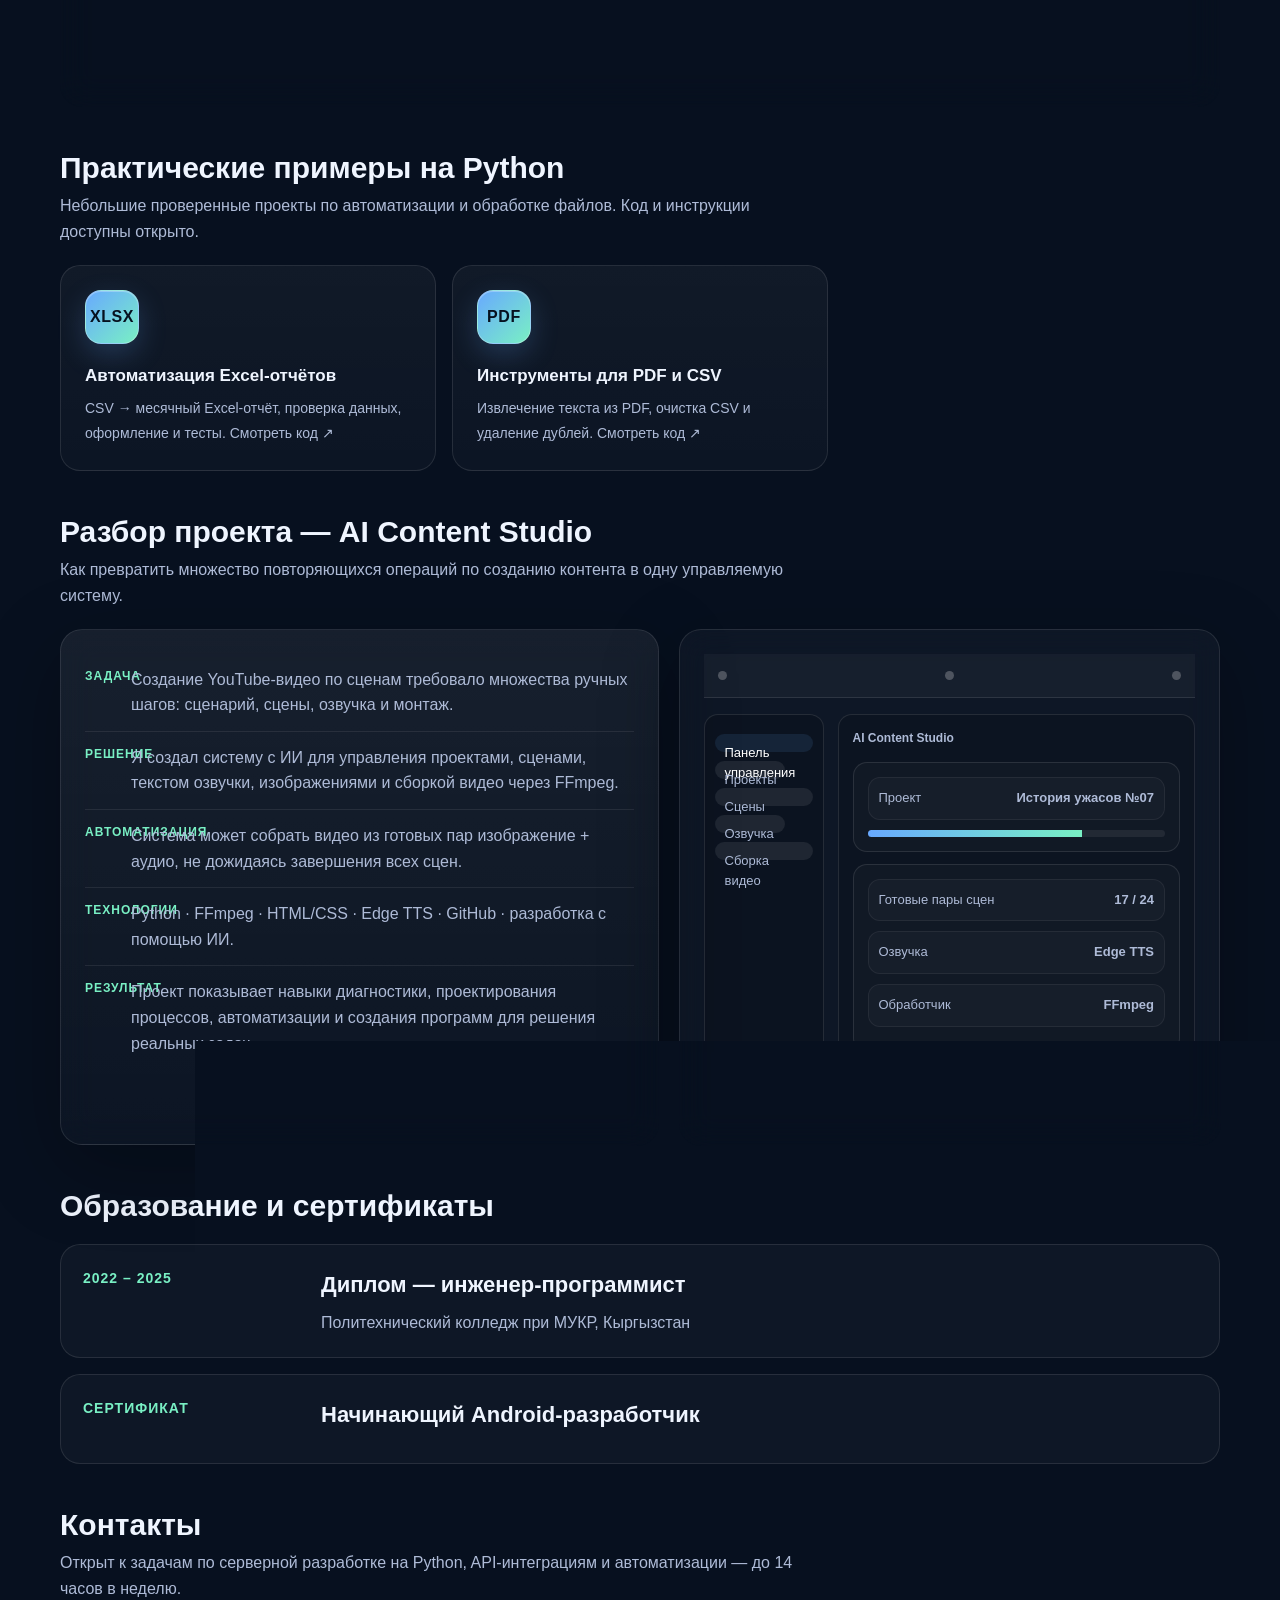
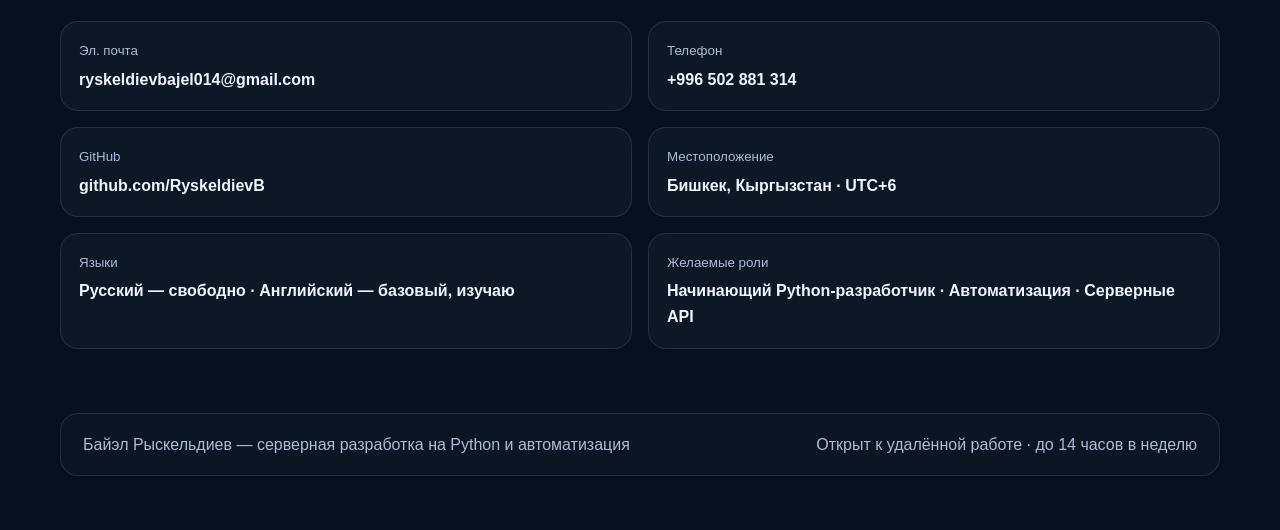
==== commit a5bd4e6d: "Polish Russian terminology and name formatting" ====
--- a/index-ru.html
+++ b/index-ru.html
@@ -90,9 +90,9 @@
 </head>
 <body>
 <div class="scroll-line" id="scrollLine"></div><div class="bg-grid"></div><div class="orb a"></div><div class="orb b"></div><div class="orb c"></div><div class="cursor-glow" id="cursorGlow"></div>
-<nav><div class="wrap nav"><a class="brand" href="#top"><span class="brand-mark">RB</span><span class="brand-text">RYSKELDIEV BAIEL</span></a><div class="navlinks"><a href="#skills">Навыки</a><a href="#solutions">Услуги</a><a href="#experience">Опыт</a><a href="#projects">Проекты</a><a href="resume-ru.html">Резюме</a><a href="#contact">Контакты</a></div><div class="lang-switch" aria-label="Язык"><a href="index.html">EN</a><a class="active" href="index-ru.html" aria-current="page">RU</a></div><a class="nav-cta" href="mailto:ryskeldievbajel014@gmail.com">Связаться</a></div></nav>
+<nav><div class="wrap nav"><a class="brand" href="#top"><span class="brand-mark">RB</span><span class="brand-text">БАЙЭЛ РЫСКЕЛЬДИЕВ</span></a><div class="navlinks"><a href="#skills">Навыки</a><a href="#solutions">Услуги</a><a href="#experience">Опыт</a><a href="#projects">Проекты</a><a href="resume-ru.html">Резюме</a><a href="#contact">Контакты</a></div><div class="lang-switch" aria-label="Язык"><a href="index.html">EN</a><a class="active" href="index-ru.html" aria-current="page">RU</a></div><a class="nav-cta" href="mailto:ryskeldievbajel014@gmail.com">Связаться</a></div></nav>
 <main id="top" class="wrap">
-<header class="hero reveal"><section class="surface hero-main tilt"><div class="eyebrow"><span class="dot"></span>Бишкек, Кыргызстан · Открыт к удалённой работе</div><h1>Начинающий Python <span>Backend-разработчик</span></h1><p class="lead">Создаю инструменты автоматизации на Python и серверные решения. Мой основной проект объединяет управление сценами, синтез речи и экспорт видео через FFmpeg. Также у меня есть практический опыт работы IT-инженером.</p><div class="typing-line">Специализация: <span id="typing"></span><span class="cursor"></span></div><div class="actions"><a class="btn primary" href="resume-ru.html">Открыть резюме</a><a class="btn secondary" href="mailto:ryskeldievbajel014@gmail.com">Написать мне</a><a class="btn secondary" href="https://github.com/RyskeldievB" target="_blank">Профиль GitHub</a><a class="btn secondary" href="#projects">Посмотреть проект</a></div><div class="mini-grid stagger"><div class="mini-card"><strong><span class="counter" data-target="50">0</span>+ ПК</strong><span>Поддержка компьютеров в колледже</span></div><div class="mini-card"><strong><span class="counter" data-target="3">0</span> года</strong><span>Совокупный практический опыт в IT</span></div><div class="mini-card"><strong>Python + FFmpeg</strong><span>Автоматизация процессов и сборка видео</span></div><div class="mini-card"><strong>IT-поддержка</strong><span>Windows, пользователи, устройства, сети и удалённый доступ</span></div></div></section><aside class="surface hero-side tilt"><div><div class="profile-title">Профиль кандидата</div><div class="profile-name">Ryskeldiev Baiel</div><p class="profile-role">Специалист IT-поддержки · Младший системный администратор · Техническая поддержка</p><div class="info-list"><div class="info-row"><span>Местоположение</span><strong>Кыргызстан</strong></div><div class="info-row"><span>Переезд</span><strong>Рассматриваю Европу</strong></div><div class="info-row"><span>Эл. почта</span><strong>ryskeldievbajel014@gmail.com</strong></div><div class="info-row"><span>Телефон</span><strong>+996 502 881 314</strong></div></div><div class="badge-row"><span class="badge">Поддержка Windows</span><span class="badge">Сети</span><span class="badge">PowerShell</span><span class="badge">Удалённая поддержка</span><span class="badge">Виртуализация</span><span class="badge">Автоматизация</span></div></div></aside></header>
+<header class="hero reveal"><section class="surface hero-main tilt"><div class="eyebrow"><span class="dot"></span>Бишкек, Кыргызстан · Открыт к удалённой работе</div><h1>Начинающий <span>backend-разработчик на Python</span></h1><p class="lead">Создаю инструменты автоматизации на Python и серверные решения. Мой основной проект объединяет управление сценами, синтез речи и экспорт видео через FFmpeg. Также у меня есть практический опыт работы IT-инженером.</p><div class="typing-line">Специализация: <span id="typing"></span><span class="cursor"></span></div><div class="actions"><a class="btn primary" href="resume-ru.html">Открыть резюме</a><a class="btn secondary" href="mailto:ryskeldievbajel014@gmail.com">Написать мне</a><a class="btn secondary" href="https://github.com/RyskeldievB" target="_blank">Профиль GitHub</a><a class="btn secondary" href="#projects">Посмотреть проект</a></div><div class="mini-grid stagger"><div class="mini-card"><strong><span class="counter" data-target="50">0</span>+ ПК</strong><span>Поддержка компьютеров в колледже</span></div><div class="mini-card"><strong><span class="counter" data-target="3">0</span> года</strong><span>Совокупный практический опыт в IT</span></div><div class="mini-card"><strong>Python + FFmpeg</strong><span>Автоматизация процессов и сборка видео</span></div><div class="mini-card"><strong>IT-поддержка</strong><span>Windows, пользователи, устройства, сети и удалённый доступ</span></div></div></section><aside class="surface hero-side tilt"><div><div class="profile-title">Профиль кандидата</div><div class="profile-name">Байэл Рыскельдиев</div><p class="profile-role">Специалист IT-поддержки · Младший системный администратор · Техническая поддержка</p><div class="info-list"><div class="info-row"><span>Местоположение</span><strong>Кыргызстан</strong></div><div class="info-row"><span>Переезд</span><strong>Рассматриваю Европу</strong></div><div class="info-row"><span>Эл. почта</span><strong>ryskeldievbajel014@gmail.com</strong></div><div class="info-row"><span>Телефон</span><strong>+996 502 881 314</strong></div></div><div class="badge-row"><span class="badge">Поддержка Windows</span><span class="badge">Сети</span><span class="badge">PowerShell</span><span class="badge">Удалённая поддержка</span><span class="badge">Виртуализация</span><span class="badge">Автоматизация</span></div></div></aside></header>
 <section id="skills" class="reveal"><div class="section-head"><h2 class="section-title">Ключевые навыки</h2><p class="section-sub">Основы backend-разработки на Python, реальные проекты по автоматизации и диагностика систем.</p></div><div class="skills-grid stagger"><div class="skill tilt"><div class="icon">01</div><b>Python и автоматизация</b><span>Скрипты Python, работа с файлами, автоматизация процессов и отладка.</span></div><div class="skill tilt"><div class="icon">02</div><b>Серверные API</b><span>FastAPI, основы REST API, JSON, SQL и PostgreSQL.</span></div><div class="skill tilt"><div class="icon">03</div><b>Обработка медиа</b><span>FFmpeg, Edge TTS, сборка сцен и повторяемый экспорт видео.</span></div><div class="skill tilt"><div class="icon">04</div><b>Git и развёртывание</b><span>GitHub, командная строка, опыт работы с Railway и устранение ошибок.</span></div><div class="skill tilt"><div class="icon">05</div><b>IT-инженерия</b><span>Практический опыт работы с виртуальными машинами и тестовыми средами.</span></div><div class="skill tilt"><div class="icon">06</div><b>Веб-разработка и интеграции</b><span>Python, FFmpeg, HTML, CSS, GitHub, сайты и разработка с помощью ИИ.</span></div></div></section>
 
 <section id="solutions" class="reveal"><div class="section-head"><div><h2 class="section-title">Какие задачи я решаю</h2><p class="section-sub">Помогаю с Python, автоматизацией и техническими задачами.</p></div></div><div class="solve-grid stagger"><div class="solve-card"><div class="solve-icon">▣</div><b>Проблемы Windows</b><span>Восстановление ОС, драйверы, ошибки запуска, производительность и установка программ.</span></div><div class="solve-card"><div class="solve-icon">⌁</div><b>Проблемы сети</b><span>Маршрутизаторы, Wi-Fi, LAN, IP-адресация, кабели и диагностика соединений.</span></div><div class="solve-card"><div class="solve-icon">⚙</div><b>Диагностика оборудования</b><span>Компоненты ПК, BIOS, неполадки SSD и ОЗУ, диагностика рабочих станций.</span></div><div class="solve-card"><div class="solve-icon">↗</div><b>Удалённая поддержка</b><span>Помощь пользователям через AnyDesk и Veyon, понятные инструкции по решению проблем.</span></div><div class="solve-card"><div class="solve-icon">&gt;_</div><b>Диагностика через консоль</b><span>CMD и PowerShell для проверки сети, диагностики системы и административных задач.</span></div><div class="solve-card"><div class="solve-icon">◆</div><b>Автоматизация</b><span>Процессы на Python и FFmpeg, которые сокращают рутину и ускоряют создание контента.</span></div></div></section>
@@ -102,8 +102,8 @@
 <section id="case-study" class="reveal"><div class="section-head"><div><h2 class="section-title">Разбор проекта — AI Content Studio</h2><p class="section-sub">Как превратить множество повторяющихся операций по созданию контента в одну управляемую систему.</p></div></div><div class="case-grid"><div class="surface case-card"><div class="case-step"><div class="case-label">Задача</div><p>Создание YouTube-видео по сценам требовало множества ручных шагов: сценарий, сцены, озвучка и монтаж.</p></div><div class="case-step"><div class="case-label">Решение</div><p>Я создал систему с ИИ для управления проектами, сценами, текстом озвучки, изображениями и сборкой видео через FFmpeg.</p></div><div class="case-step"><div class="case-label">Автоматизация</div><p>Система может собрать видео из готовых пар изображение + аудио, не дожидаясь завершения всех сцен.</p></div><div class="case-step"><div class="case-label">Технологии</div><p>Python · FFmpeg · HTML/CSS · Edge TTS · GitHub · разработка с помощью ИИ.</p></div><div class="case-step"><div class="case-label">Результат</div><p>Проект показывает навыки диагностики, проектирования процессов, автоматизации и создания программ для решения реальных задач.</p></div></div><div class="surface mock-app tilt"><div class="mock-top"><span class="mock-dot"></span><span class="mock-dot"></span><span class="mock-dot"></span></div><div class="mock-body"><div class="mock-side"><div class="active">Панель управления</div><div>Проекты</div><div>Сцены</div><div>Озвучка</div><div>Сборка видео</div></div><div class="mock-main"><div class="mock-title">AI Content Studio</div><div class="mock-panel"><div class="mock-row"><span>Проект</span><strong>История ужасов №07</strong></div><div class="mock-bar"><span></span></div></div><div class="mock-panel"><div class="mock-row"><span>Готовые пары сцен</span><strong>17 / 24</strong></div><div class="mock-row"><span>Озвучка</span><strong>Edge TTS</strong></div><div class="mock-row"><span>Обработчик</span><strong>FFmpeg</strong></div></div><span class="mock-btn">Собрать готовые сцены</span></div></div></div></div></section>
 
 <section class="reveal"><div class="section-head"><h2 class="section-title">Образование и сертификаты</h2></div><div class="timeline"><article class="item"><div class="item-top"><div class="when">2022 – 2025</div><div><h3>Диплом — инженер-программист</h3><p>Политехнический колледж при МУКР, Кыргызстан</p></div></div></article><article class="item"><div class="item-top"><div class="when">Сертификат</div><div><h3>Начинающий Android-разработчик</h3></div></div></article></div></section>
-<section id="contact" class="reveal"><div class="section-head"><h2 class="section-title">Контакты</h2><p class="section-sub">Открыт к задачам по Python backend, API-интеграциям и автоматизации — до 14 часов в неделю.</p></div><div class="contact-grid stagger"><a class="contact-card tilt" href="mailto:ryskeldievbajel014@gmail.com"><small>Эл. почта</small><strong>ryskeldievbajel014@gmail.com</strong></a><a class="contact-card tilt" href="tel:+996502881314"><small>Телефон</small><strong>+996 502 881 314</strong></a><a class="contact-card tilt" href="https://github.com/RyskeldievB" target="_blank"><small>GitHub</small><strong>github.com/RyskeldievB</strong></a><div class="contact-card tilt"><small>Местоположение</small><strong>Бишкек, Кыргызстан · UTC+6</strong></div><div class="contact-card tilt"><small>Языки</small><strong>Русский — свободно · Английский — базовый, изучаю</strong></div><div class="contact-card tilt"><small>Желаемые роли</small><strong>Начинающий Python-разработчик · Автоматизация · Backend API</strong></div></div></section>
-</main><footer><div class="wrap"><div class="footer-box"><div>Байэл Рыскельдиев — Python backend и автоматизация</div><div>Открыт к удалённой работе · до 14 часов в неделю</div></div></div></footer>
+<section id="contact" class="reveal"><div class="section-head"><h2 class="section-title">Контакты</h2><p class="section-sub">Открыт к задачам по серверной разработке на Python, API-интеграциям и автоматизации — до 14 часов в неделю.</p></div><div class="contact-grid stagger"><a class="contact-card tilt" href="mailto:ryskeldievbajel014@gmail.com"><small>Эл. почта</small><strong>ryskeldievbajel014@gmail.com</strong></a><a class="contact-card tilt" href="tel:+996502881314"><small>Телефон</small><strong>+996 502 881 314</strong></a><a class="contact-card tilt" href="https://github.com/RyskeldievB" target="_blank"><small>GitHub</small><strong>github.com/RyskeldievB</strong></a><div class="contact-card tilt"><small>Местоположение</small><strong>Бишкек, Кыргызстан · UTC+6</strong></div><div class="contact-card tilt"><small>Языки</small><strong>Русский — свободно · Английский — базовый, изучаю</strong></div><div class="contact-card tilt"><small>Желаемые роли</small><strong>Начинающий Python-разработчик · Автоматизация · Серверные API</strong></div></div></section>
+</main><footer><div class="wrap"><div class="footer-box"><div>Байэл Рыскельдиев — серверная разработка на Python и автоматизация</div><div>Открыт к удалённой работе · до 14 часов в неделю</div></div></div></footer>
 <script>
 const reduced=matchMedia('(prefers-reduced-motion: reduce)').matches;
 const glow=document.getElementById('cursorGlow');if(!reduced&&innerWidth>720){addEventListener('mousemove',e=>{glow.style.left=e.clientX+'px';glow.style.top=e.clientY+'px';glow.style.opacity='1';document.documentElement.style.setProperty('--mx',e.clientX+'px');document.documentElement.style.setProperty('--my',e.clientY+'px')})}
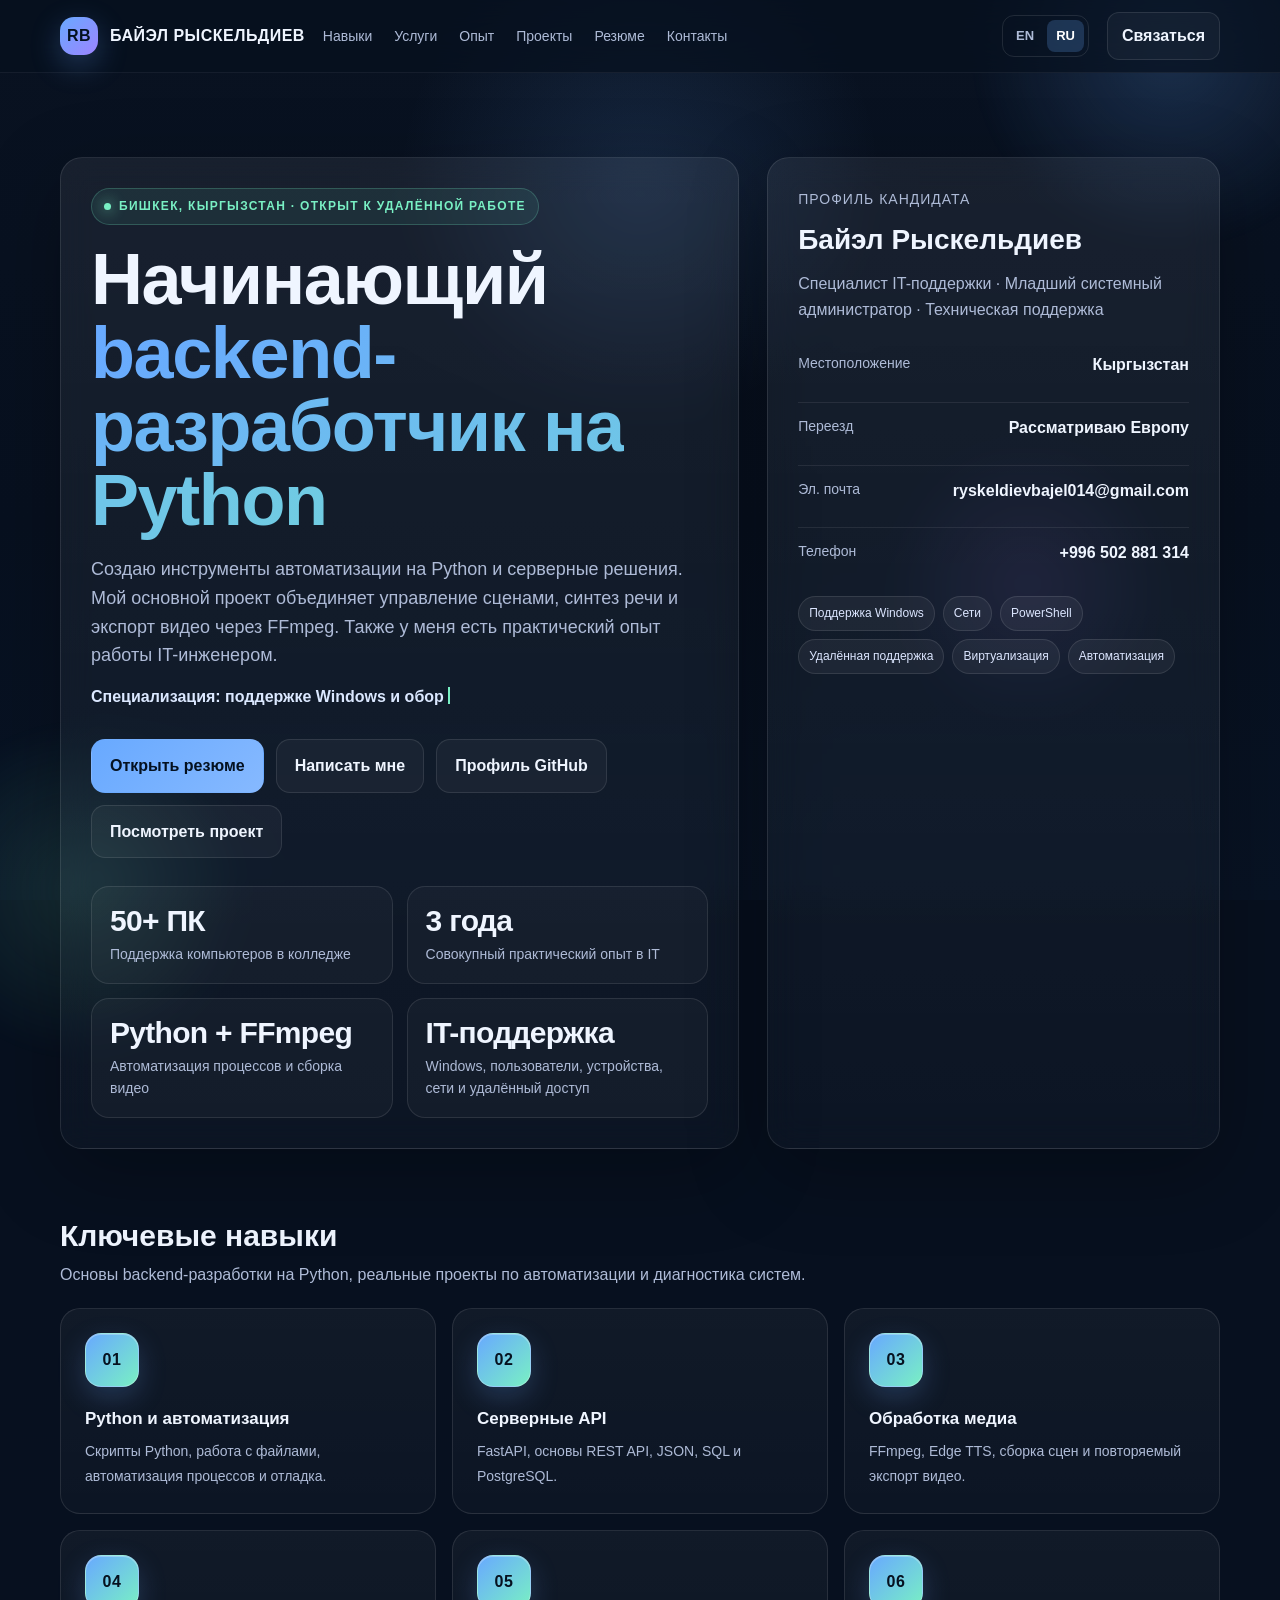
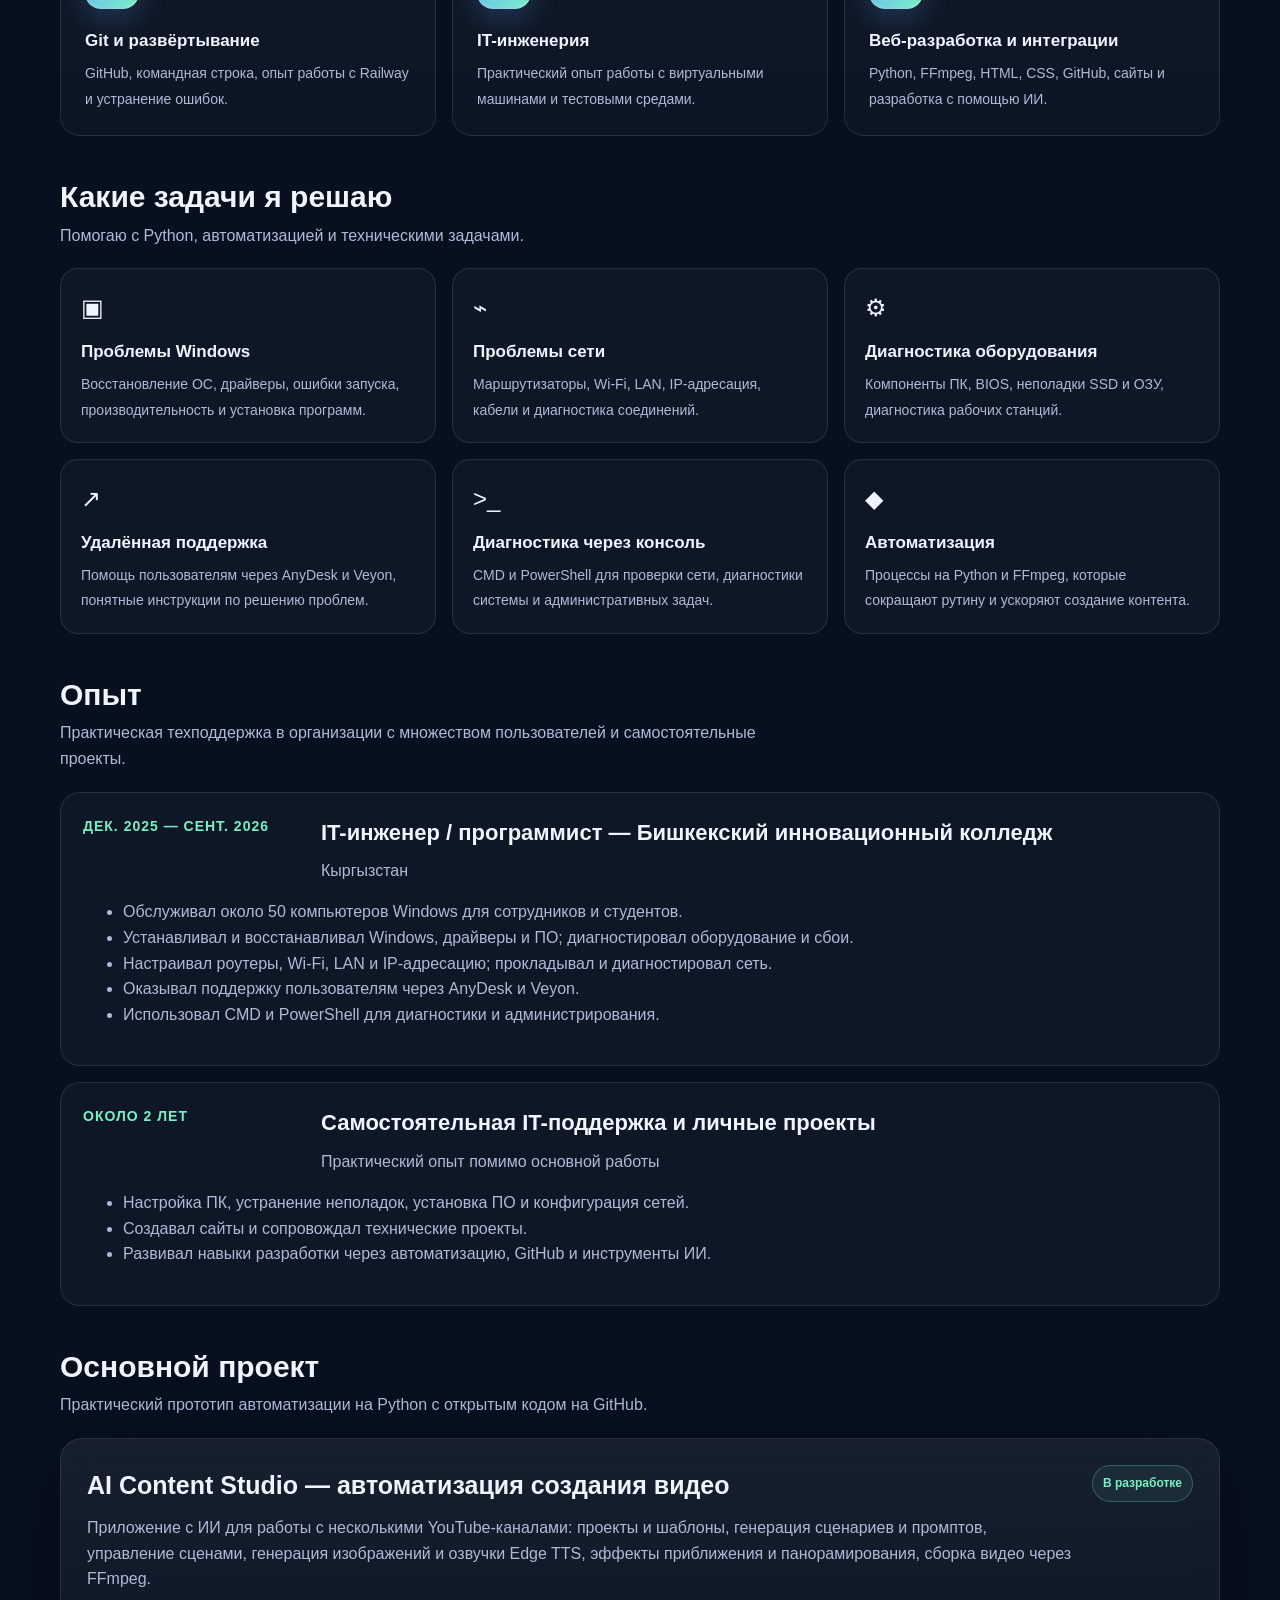
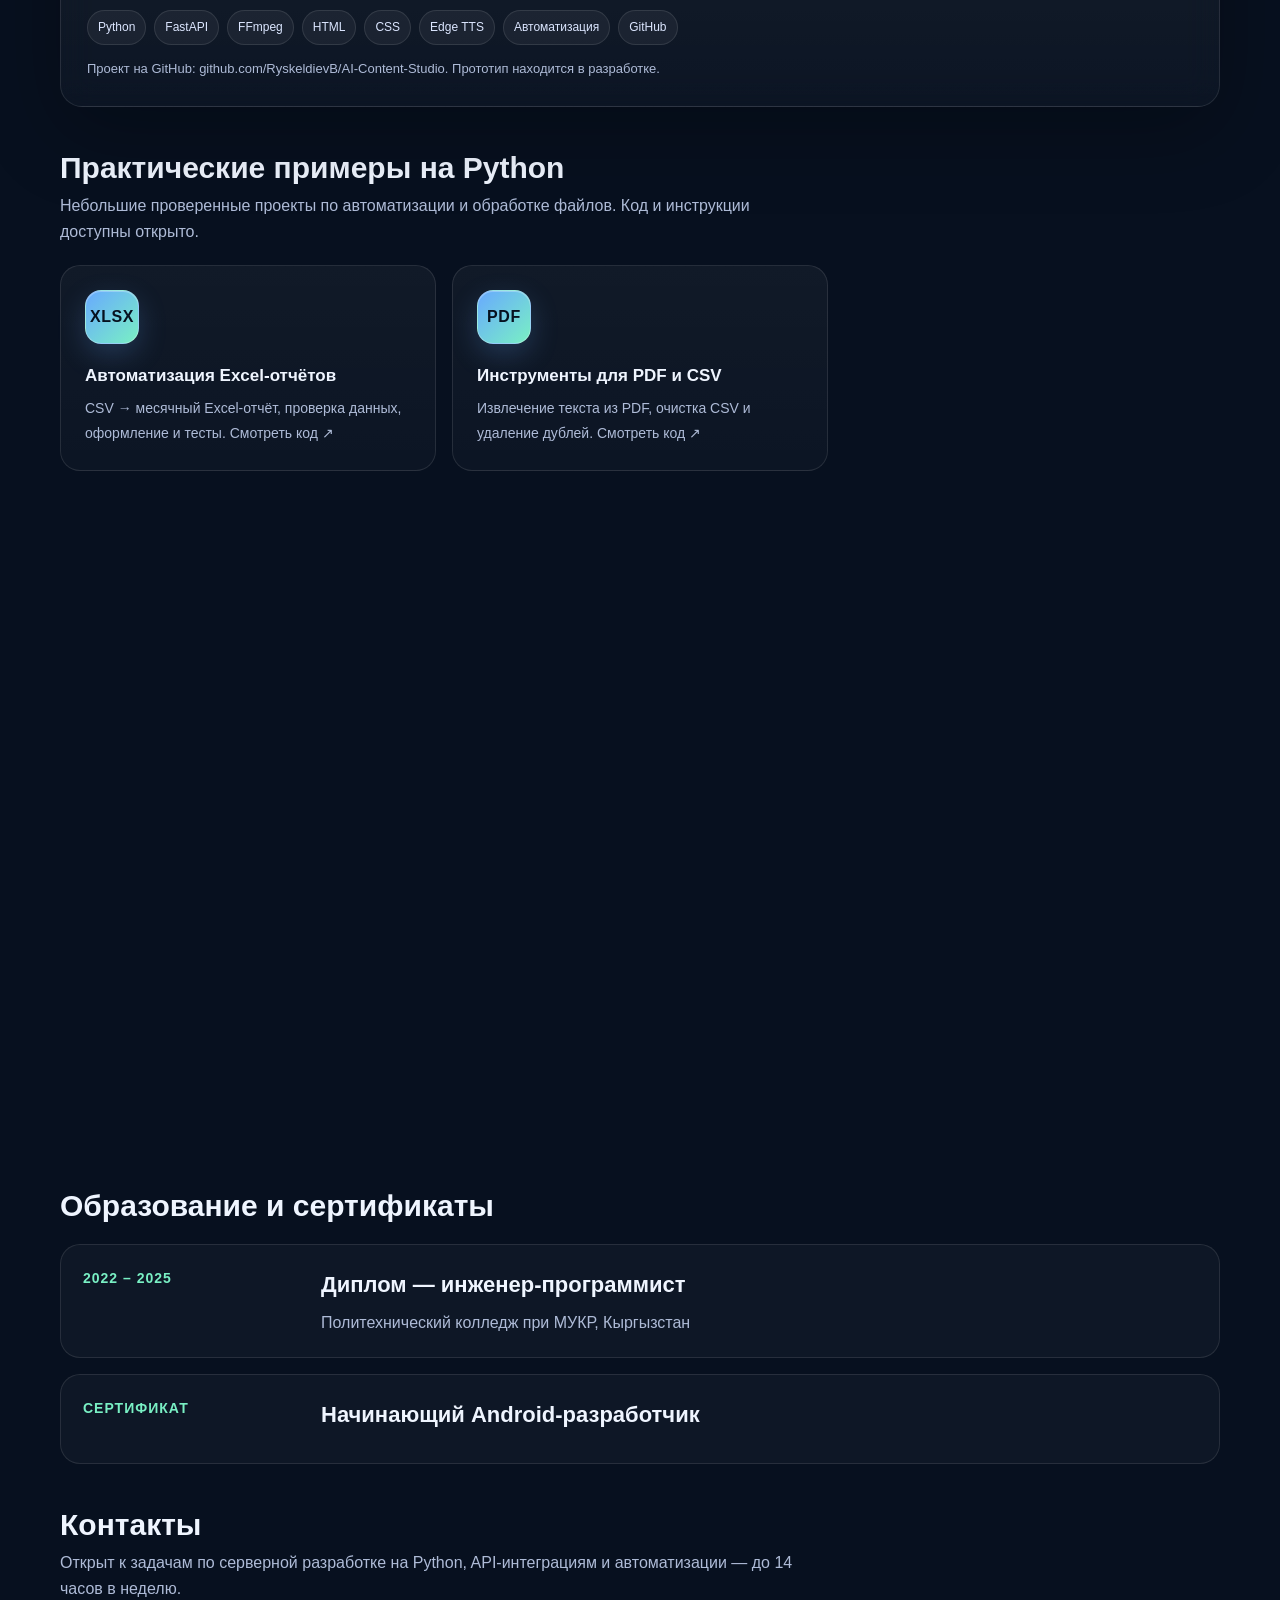
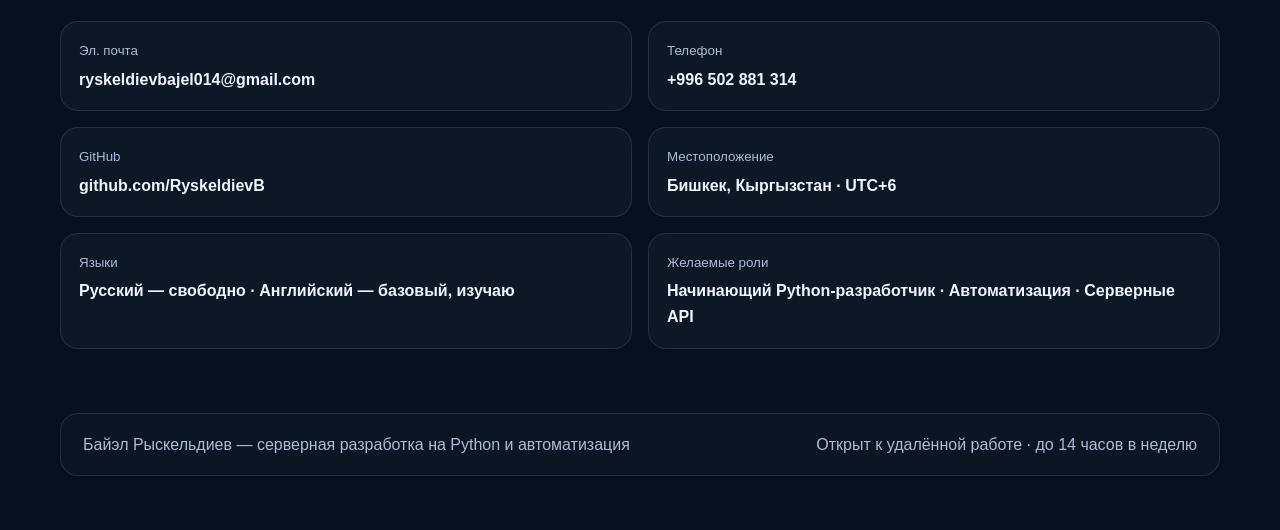
==== commit 9bf2c365: "Repair responsive mobile layout and translated text wrapping" ====
--- a/index-ru.html
+++ b/index-ru.html
@@ -86,7 +86,41 @@
   .footer-box{font-size:12px}
 }
 
- .lang-switch{display:flex;gap:4px;align-items:center;border:1px solid var(--line);border-radius:12px;padding:4px;margin-left:auto}.lang-switch a{font-size:13px;font-weight:800;color:var(--muted);padding:6px 9px;border-radius:8px}.lang-switch a.active{background:rgba(104,169,255,.22);color:#fff}@media(max-width:720px){.nav{gap:8px}.nav-cta{padding:8px 10px;font-size:12px}}</style>
+ .lang-switch{display:flex;gap:4px;align-items:center;border:1px solid var(--line);border-radius:12px;padding:4px;margin-left:auto}.lang-switch a{font-size:13px;font-weight:800;color:var(--muted);padding:6px 9px;border-radius:8px}.lang-switch a.active{background:rgba(104,169,255,.22);color:#fff}@media(max-width:720px){.nav{gap:8px}.nav-cta{padding:8px 10px;font-size:12px}}
+/* Mobile layout repair: prevent translated copy from breaking narrow cards. */
+@media(max-width:720px){
+  .wrap{width:calc(100% - 28px)}
+  .nav{min-width:0;gap:6px}
+  .lang-switch{margin-left:auto;flex:0 0 auto;padding:3px;gap:2px}
+  .lang-switch a{padding:6px 7px;font-size:12px}
+  .nav-cta{flex:0 0 auto;white-space:nowrap;padding:8px 9px;font-size:12px}
+  .hero,.hero-main,.hero-side,.case-grid,.project,.item,.contact-grid,.mini-grid{min-width:0}
+  .hero h1{font-size:clamp(29px,8.7vw,36px);line-height:1.12;overflow-wrap:anywhere}
+  .hero-main,.hero-side{padding:clamp(14px,4vw,18px)}
+  .mini-grid{grid-template-columns:repeat(2,minmax(0,1fr))!important}
+  .mini-card,.contact-card{min-width:0;overflow:hidden}
+  .mini-card strong,.mini-card strong .counter{
+    font-size:clamp(17px,5.5vw,24px)!important;
+    white-space:normal!important;
+    overflow-wrap:anywhere;
+    letter-spacing:-.5px!important;
+  }
+  .mini-card span,.contact-card strong,.info-row strong,.project p,.skill span,.solve-card span{overflow-wrap:anywhere;word-break:normal}
+  .info-row{min-width:0;flex-wrap:wrap}
+  .actions{display:flex;flex-wrap:wrap;gap:9px}
+  .actions .btn{min-width:0;max-width:100%;justify-content:center;text-align:center}
+  .skills-grid>*,.solve-grid>*{min-width:0;overflow-wrap:anywhere}
+  .mock-app,.mock-main,.mock-panel{min-width:0}
+  .mock-row{flex-wrap:wrap}
+}
+@media(max-width:360px){
+  .nav .brand-mark{width:34px;height:34px}
+  .lang-switch a{padding:5px 6px}
+  .nav-cta{padding:7px 8px;font-size:11px}
+  .contact-grid{grid-template-columns:1fr!important}
+  .contact-card{min-height:0}
+}
+</style>
 </head>
 <body>
 <div class="scroll-line" id="scrollLine"></div><div class="bg-grid"></div><div class="orb a"></div><div class="orb b"></div><div class="orb c"></div><div class="cursor-glow" id="cursorGlow"></div>
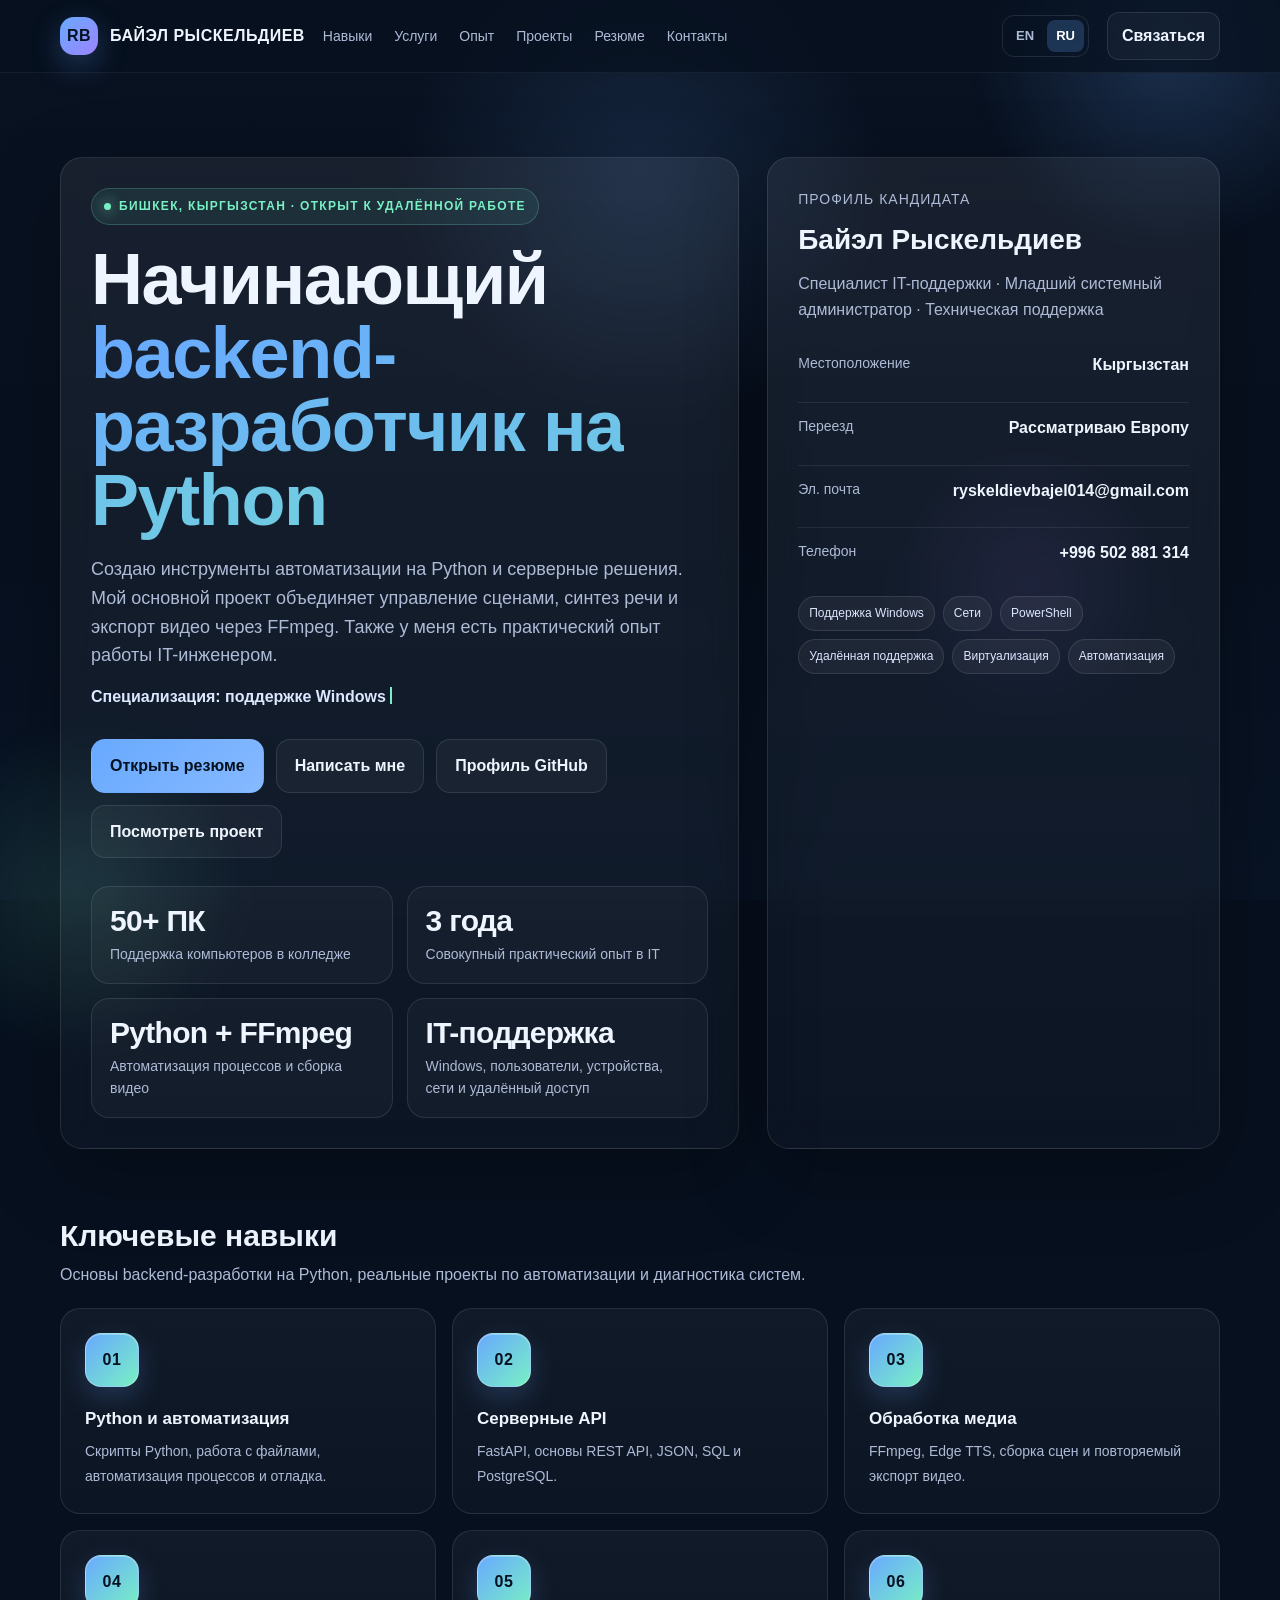
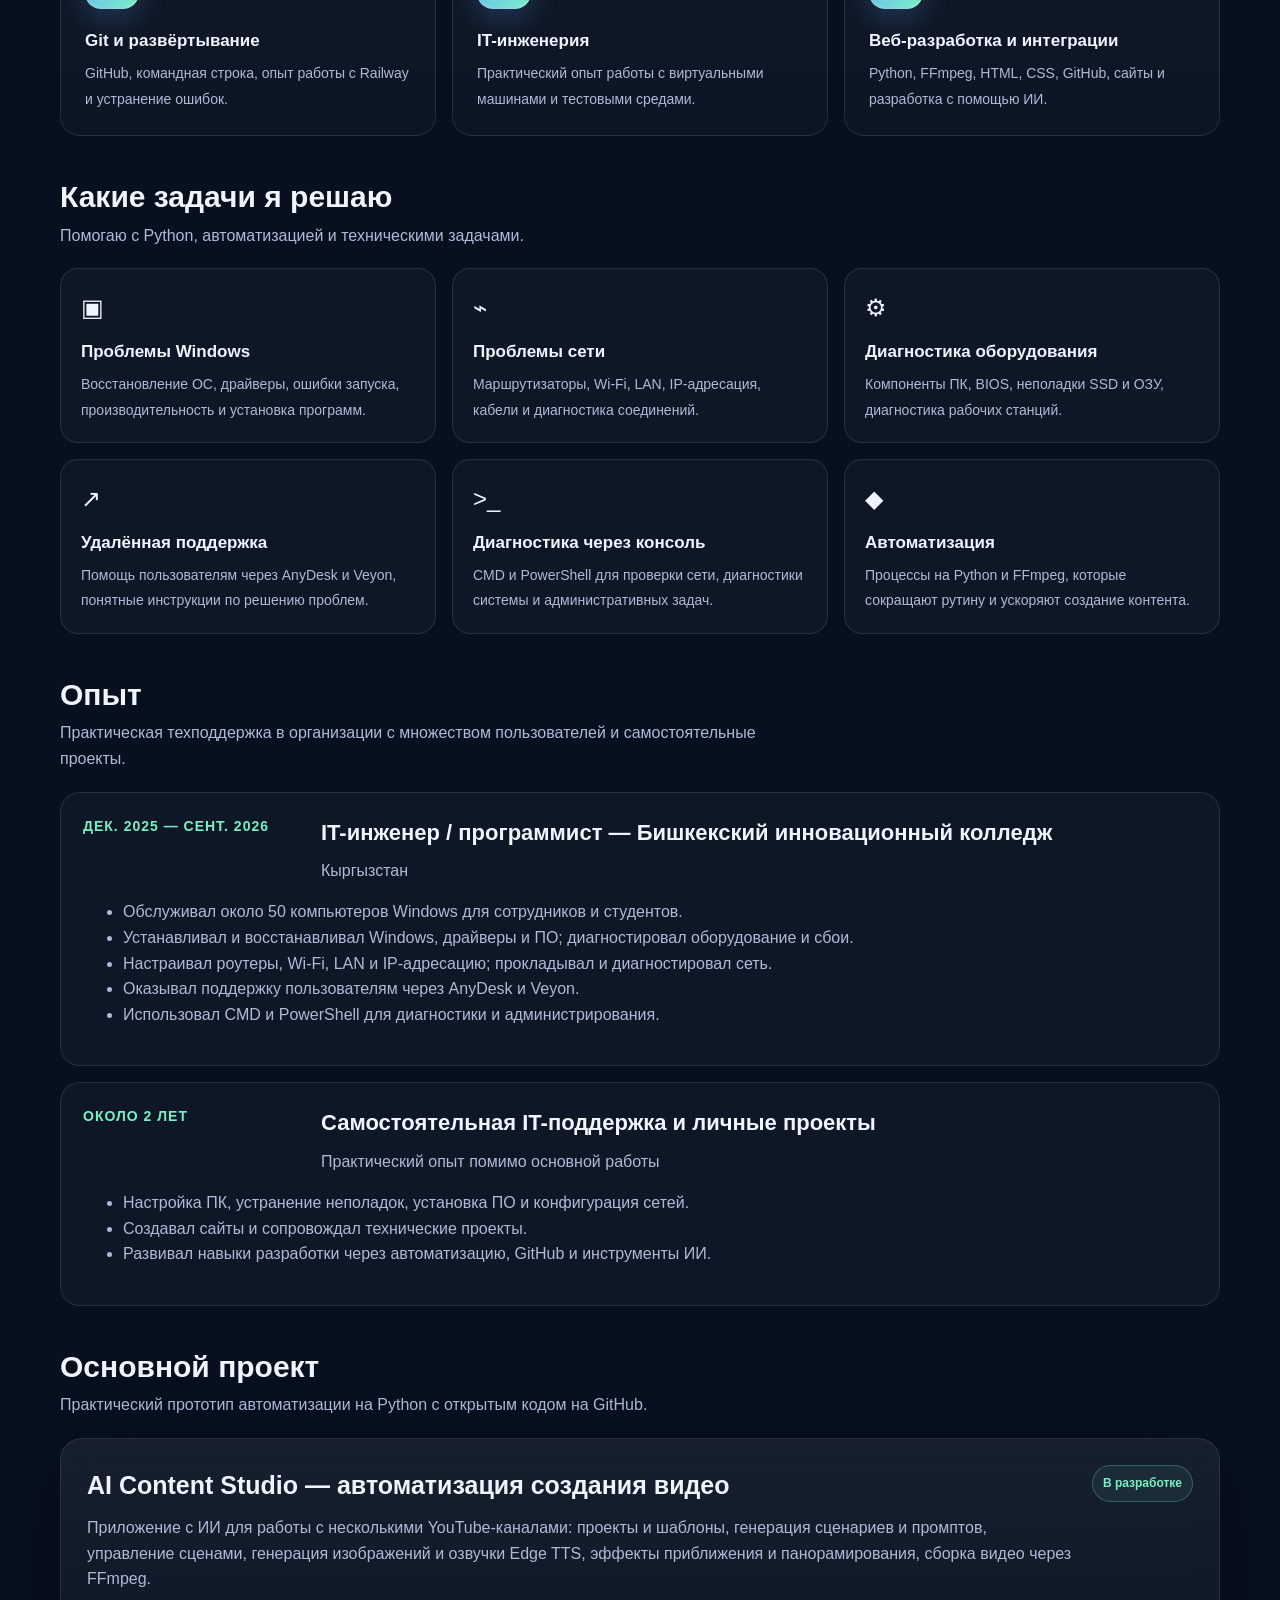
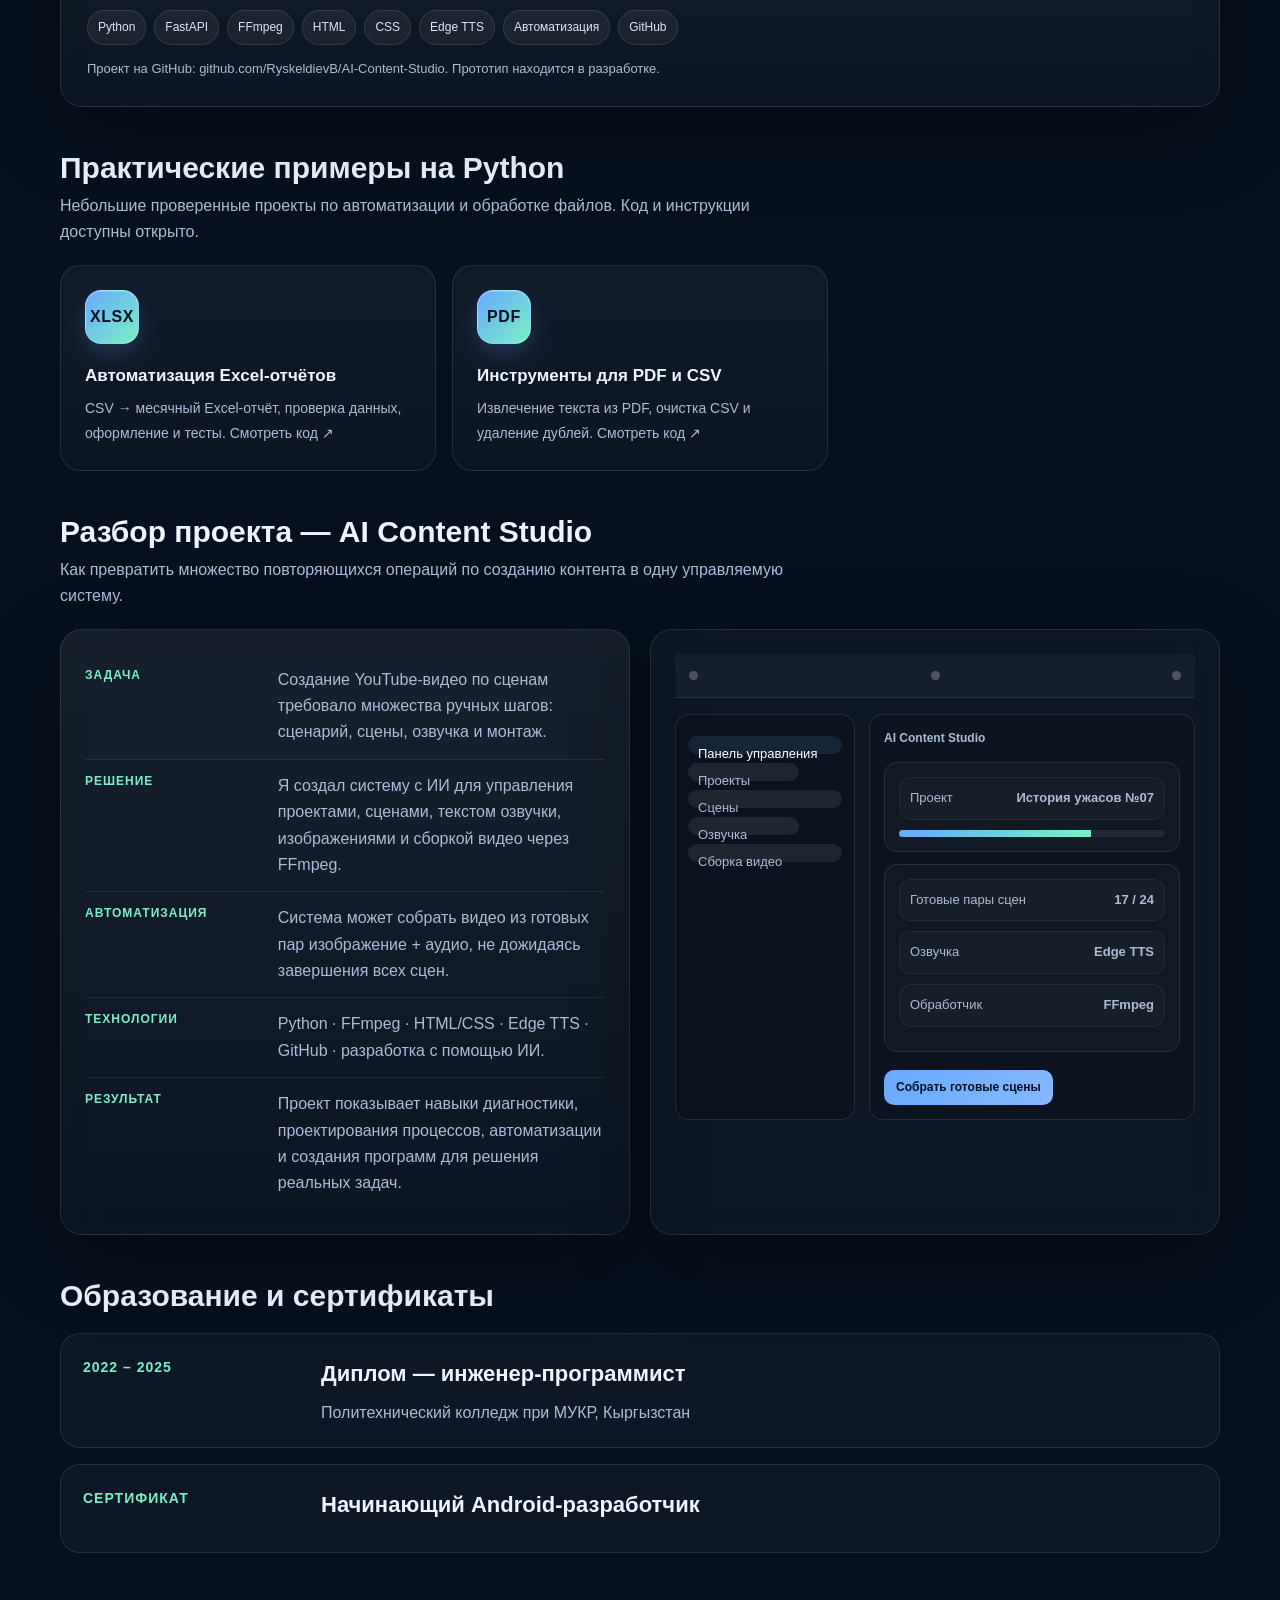
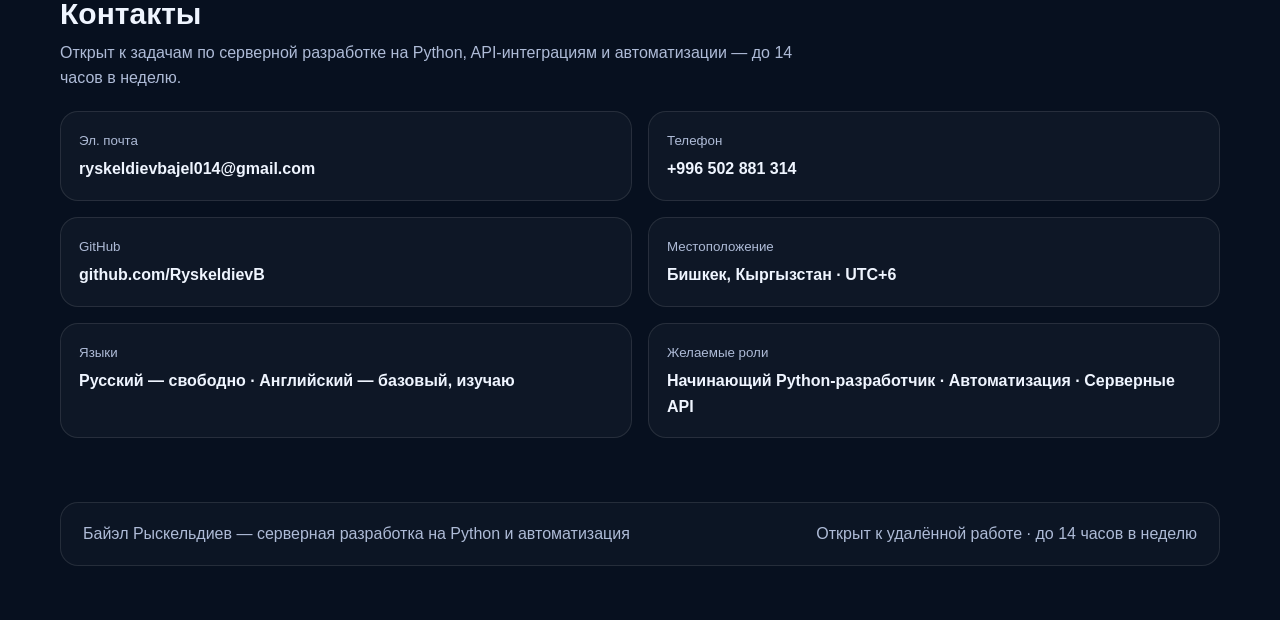
==== commit 1350a9b4: "Fix overlapping case-study labels and demo sidebar at desktop widths" ====
--- a/index-ru.html
+++ b/index-ru.html
@@ -120,6 +120,23 @@
   .contact-grid{grid-template-columns:1fr!important}
   .contact-card{min-height:0}
 }
+
+/* Case study layout: accommodate long Russian labels and sidebar names. */
+@media(min-width:721px){
+  #case-study .case-grid{grid-template-columns:minmax(0,1fr) minmax(0,1fr)}
+  #case-study .case-card,#case-study .mock-app{min-width:0}
+  #case-study .case-step{grid-template-columns:minmax(142px,34%) minmax(0,1fr);column-gap:16px;align-items:start}
+  #case-study .case-label{min-width:0;overflow-wrap:anywhere;line-height:1.4}
+  #case-study .case-step p{min-width:0;line-height:1.65}
+  #case-study .mock-body{grid-template-columns:180px minmax(0,1fr)}
+  #case-study .mock-side{min-width:0;padding:12px}
+  #case-study .mock-side div{white-space:normal;overflow-wrap:anywhere;line-height:1.45;padding:9px 10px}
+  #case-study .mock-main{min-width:0}
+  #case-study .mock-row{flex-wrap:wrap;align-items:center}
+}
+@media(min-width:721px) and (max-width:1100px){
+  #case-study .case-grid{grid-template-columns:1fr}
+}
 </style>
 </head>
 <body>
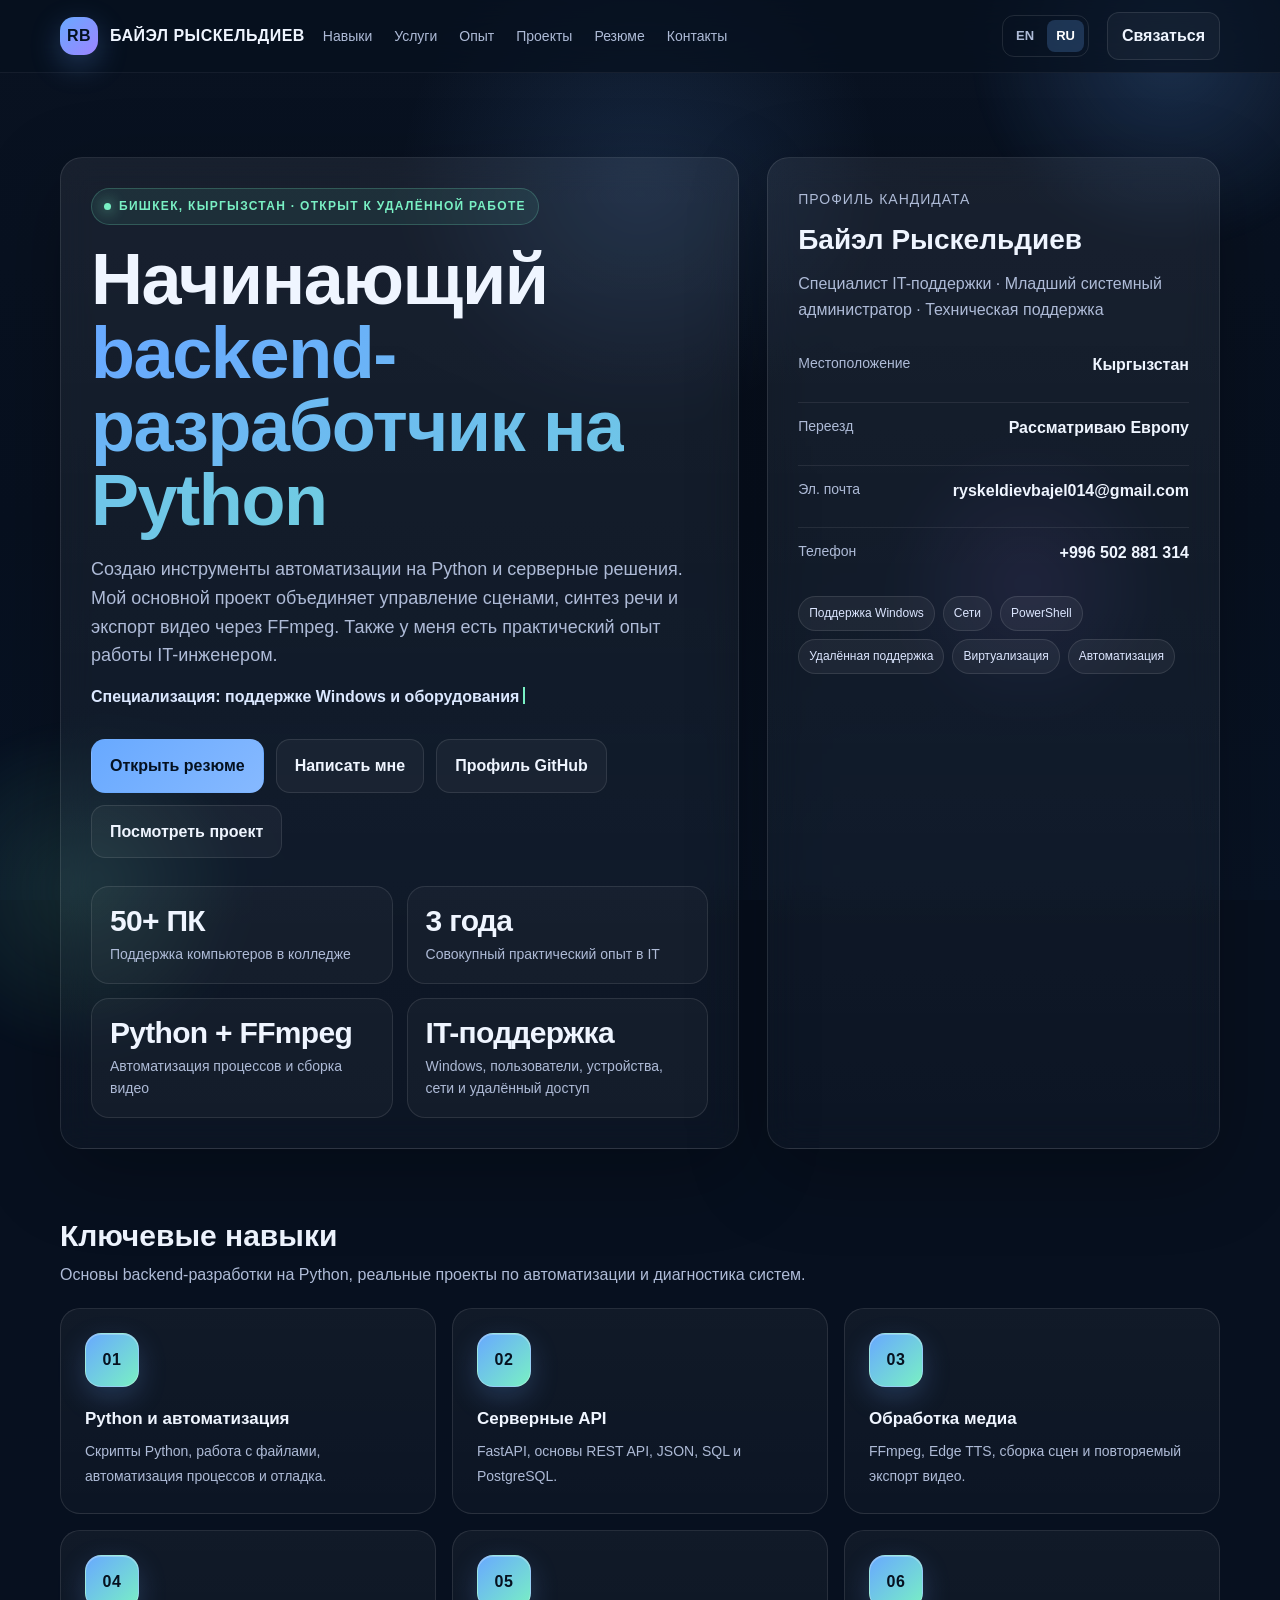
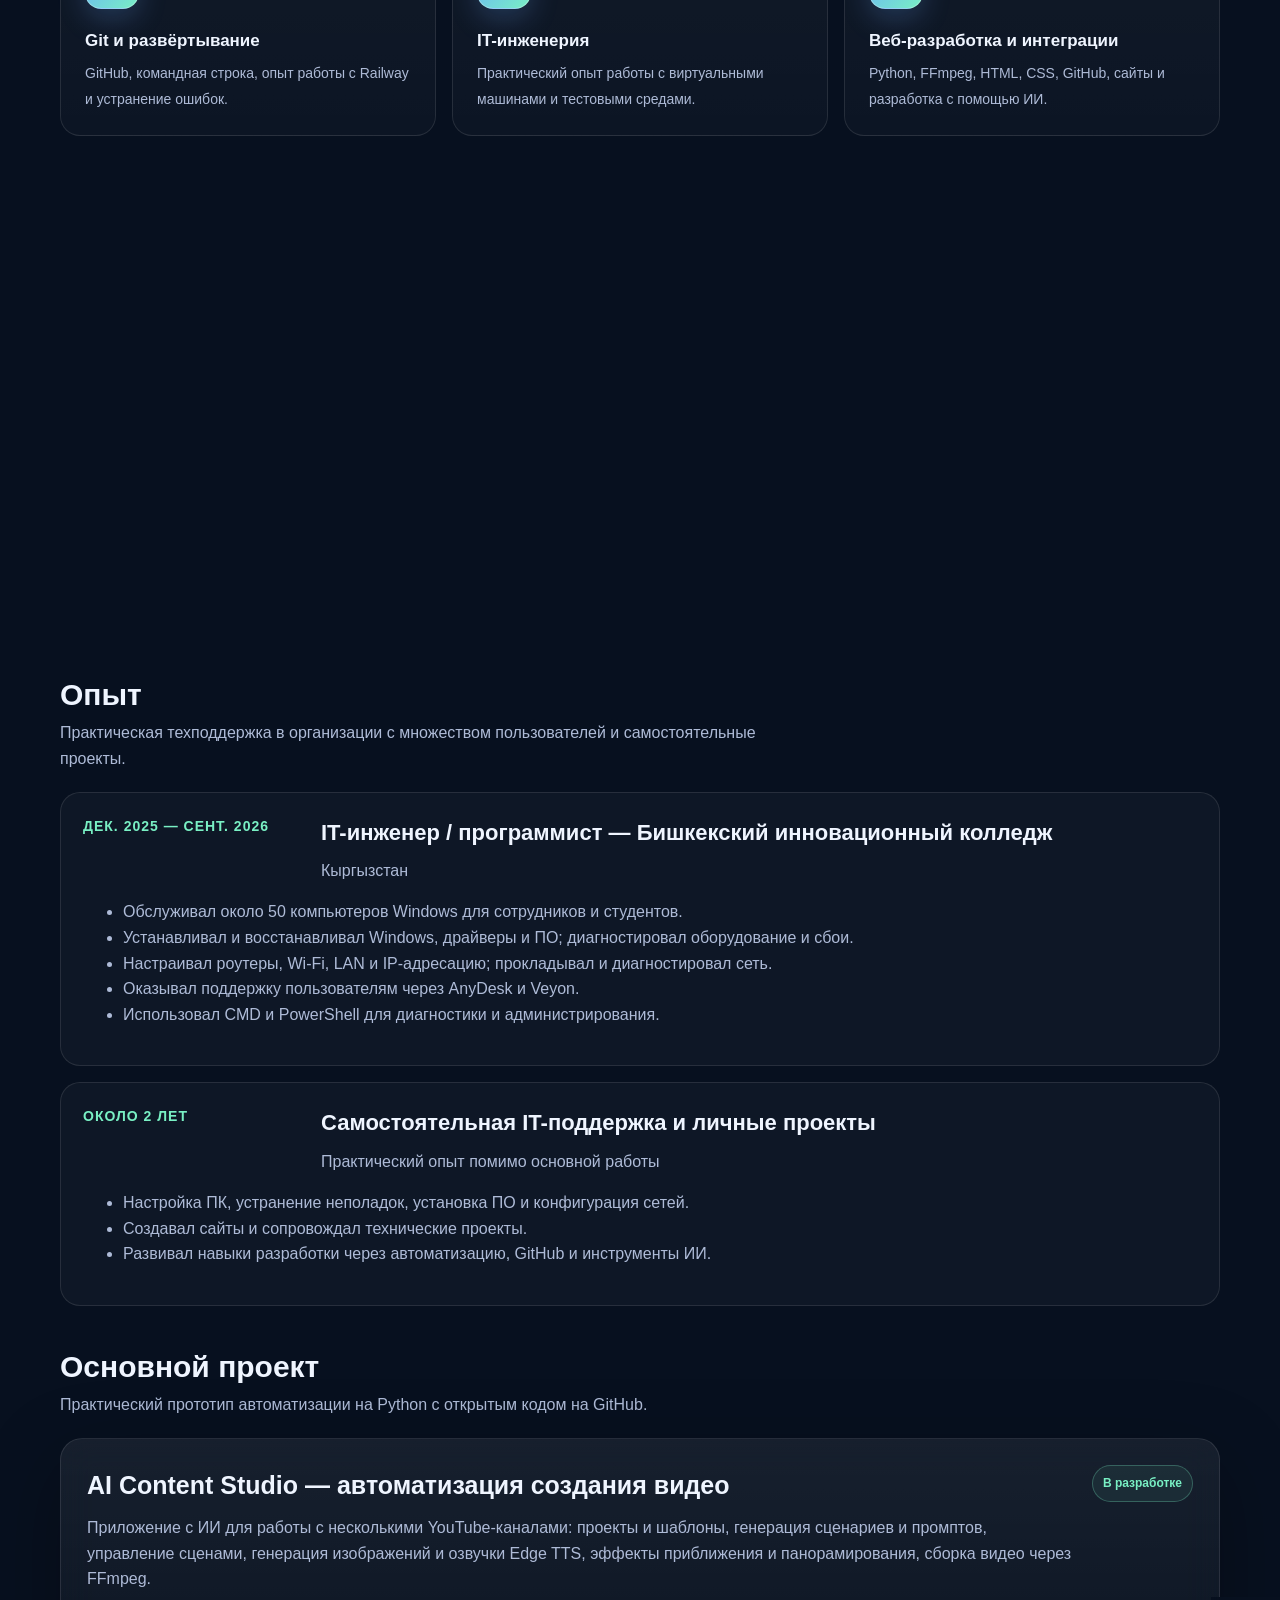
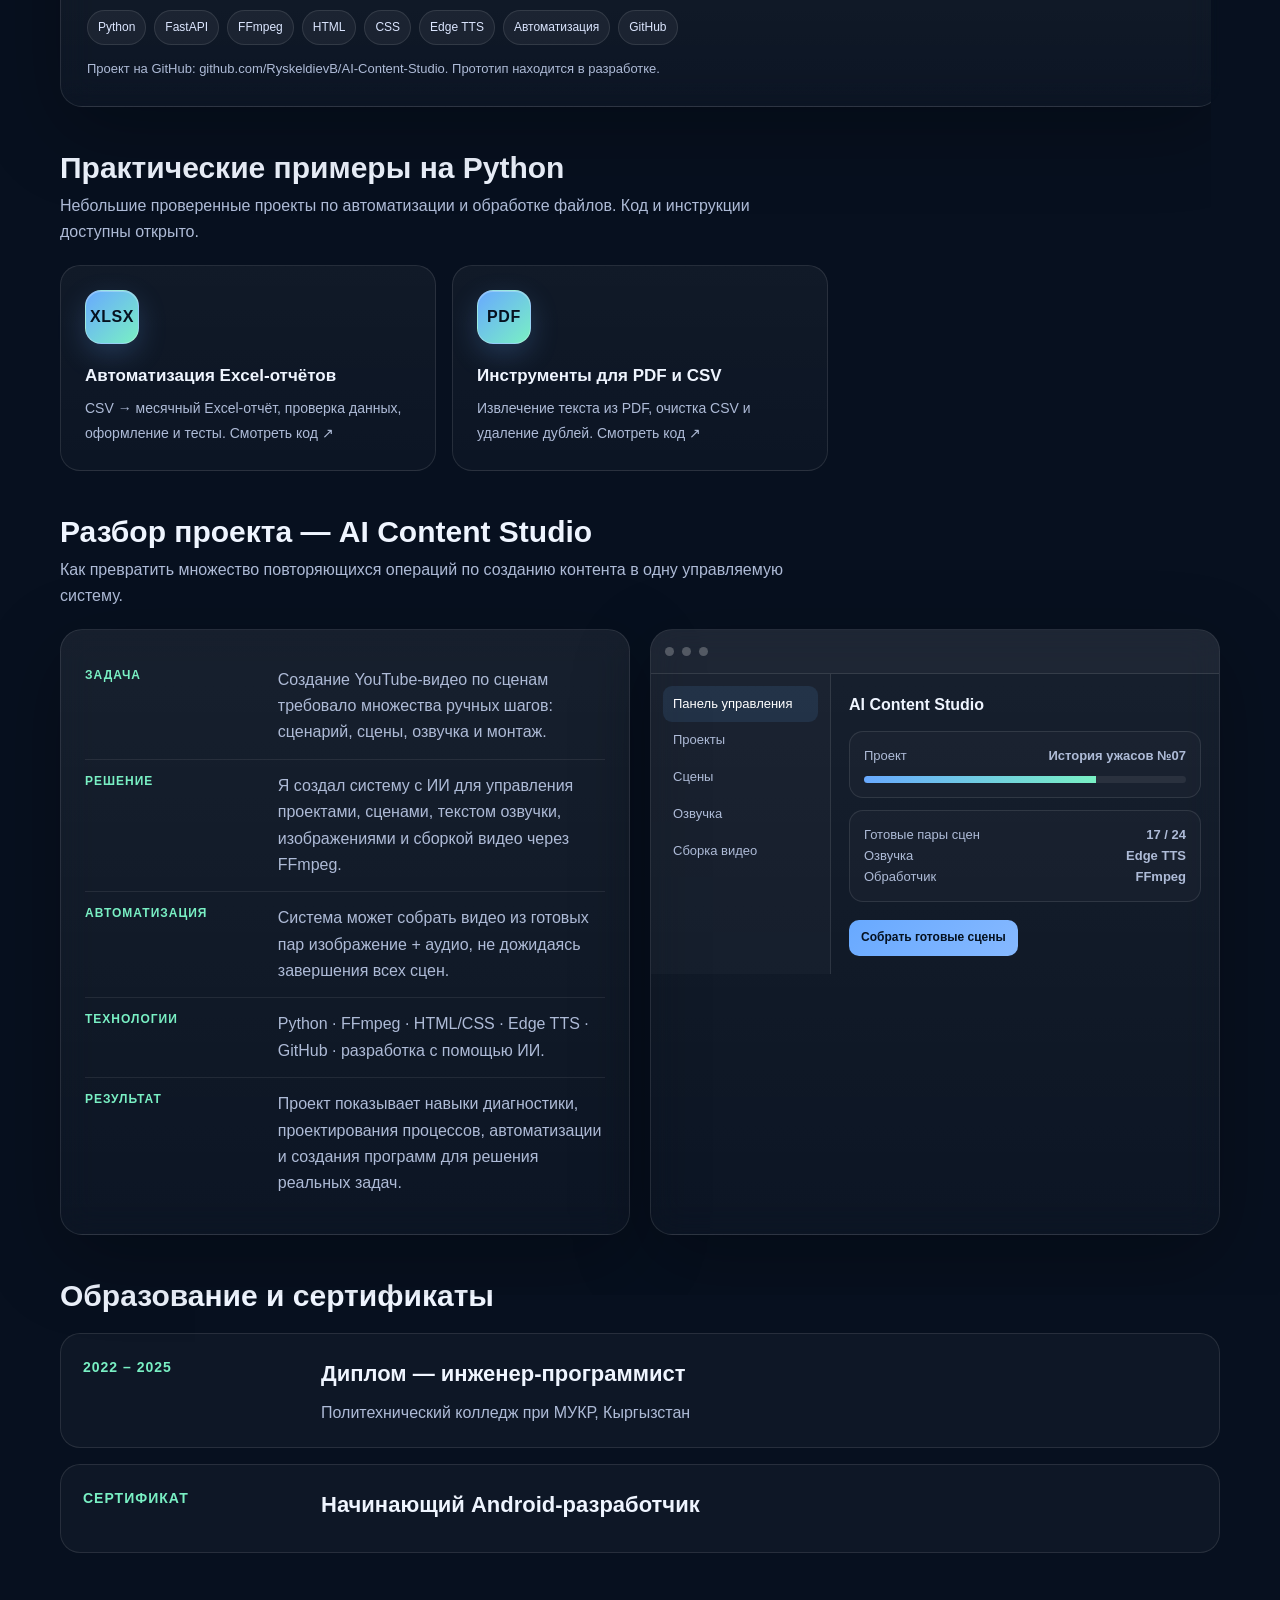
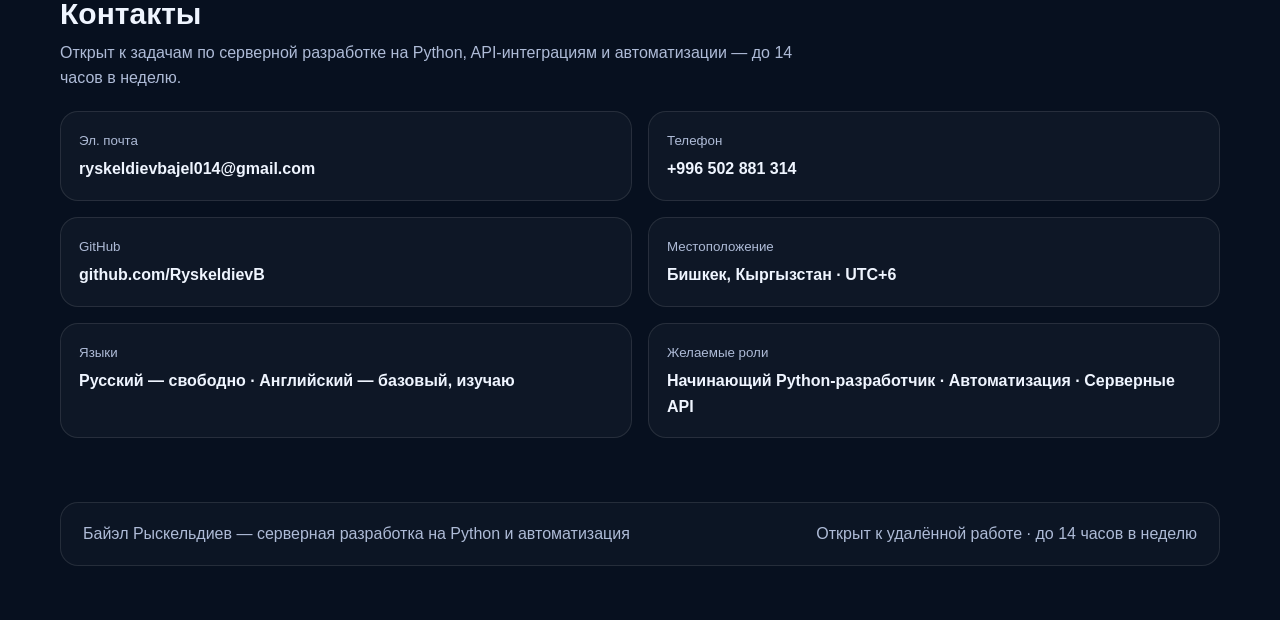
==== commit 8ff71949: "Force browsers to load corrected non-conflicting portfolio styles" ====
--- a/index-ru.html
+++ b/index-ru.html
@@ -167,7 +167,7 @@
 function onScroll(){const doc=document.documentElement,max=doc.scrollHeight-innerHeight;line.style.width=(max?scrollY/max*100:0)+'%';const nearBottom=innerHeight+scrollY>=doc.scrollHeight-24;if(nearBottom){setActive('contact');return}let cur='';const marker=scrollY+110;for(const s of sections){if(marker>=s.offsetTop)cur=s.id}setActive(cur)}
 addEventListener('scroll',onScroll,{passive:true});addEventListener('resize',onScroll);onScroll();
 document.querySelectorAll('.navlinks a[href^="#"]').forEach(a=>a.addEventListener('click',e=>{const target=document.querySelector(a.getAttribute('href'));if(!target)return;e.preventDefault();target.scrollIntoView({behavior:reduced?'auto':'smooth',block:'start'});history.replaceState(null,'',a.getAttribute('href'));setTimeout(onScroll,350)}));
-</script><script src="portfolio-enhancements.js"></script>
+</script><script src="portfolio-enhancements.js?v=20261108-layoutfix2"></script>
 
 <script id="mobileCompactV3">
 (function(){
